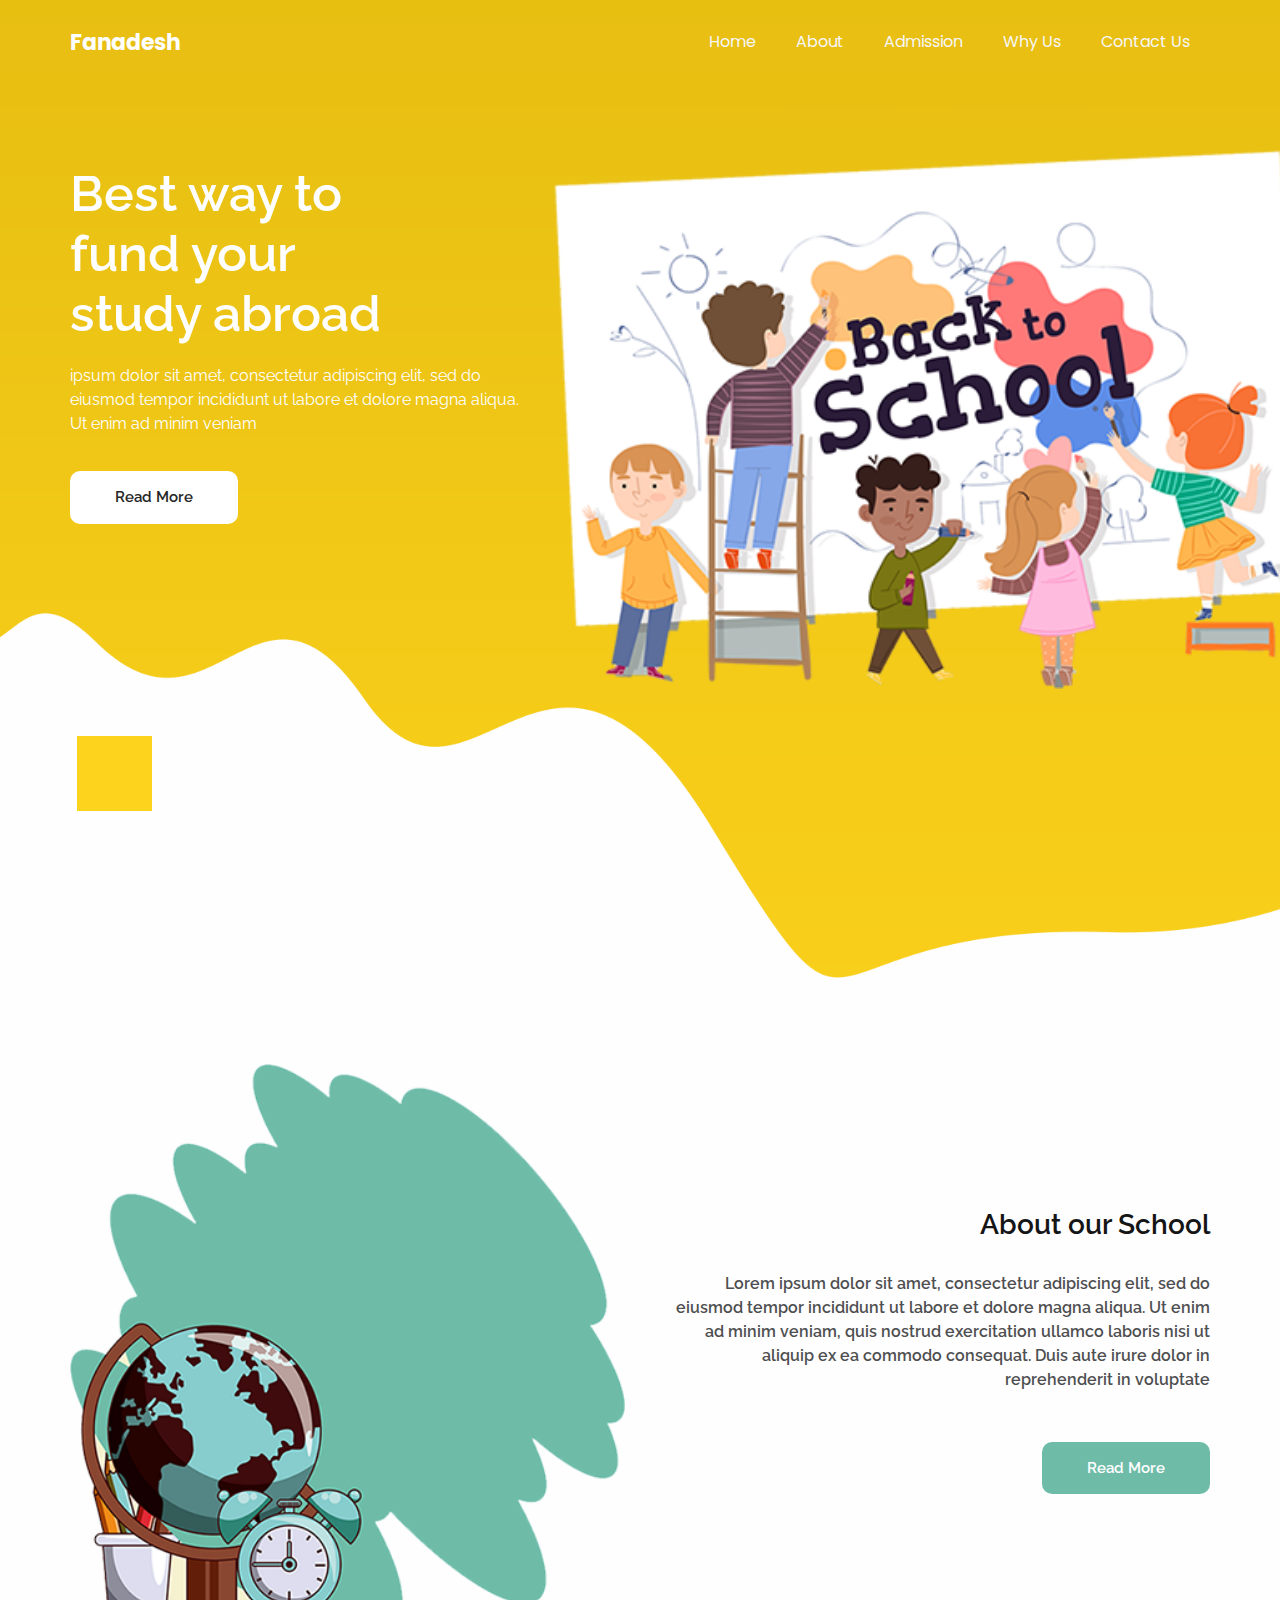
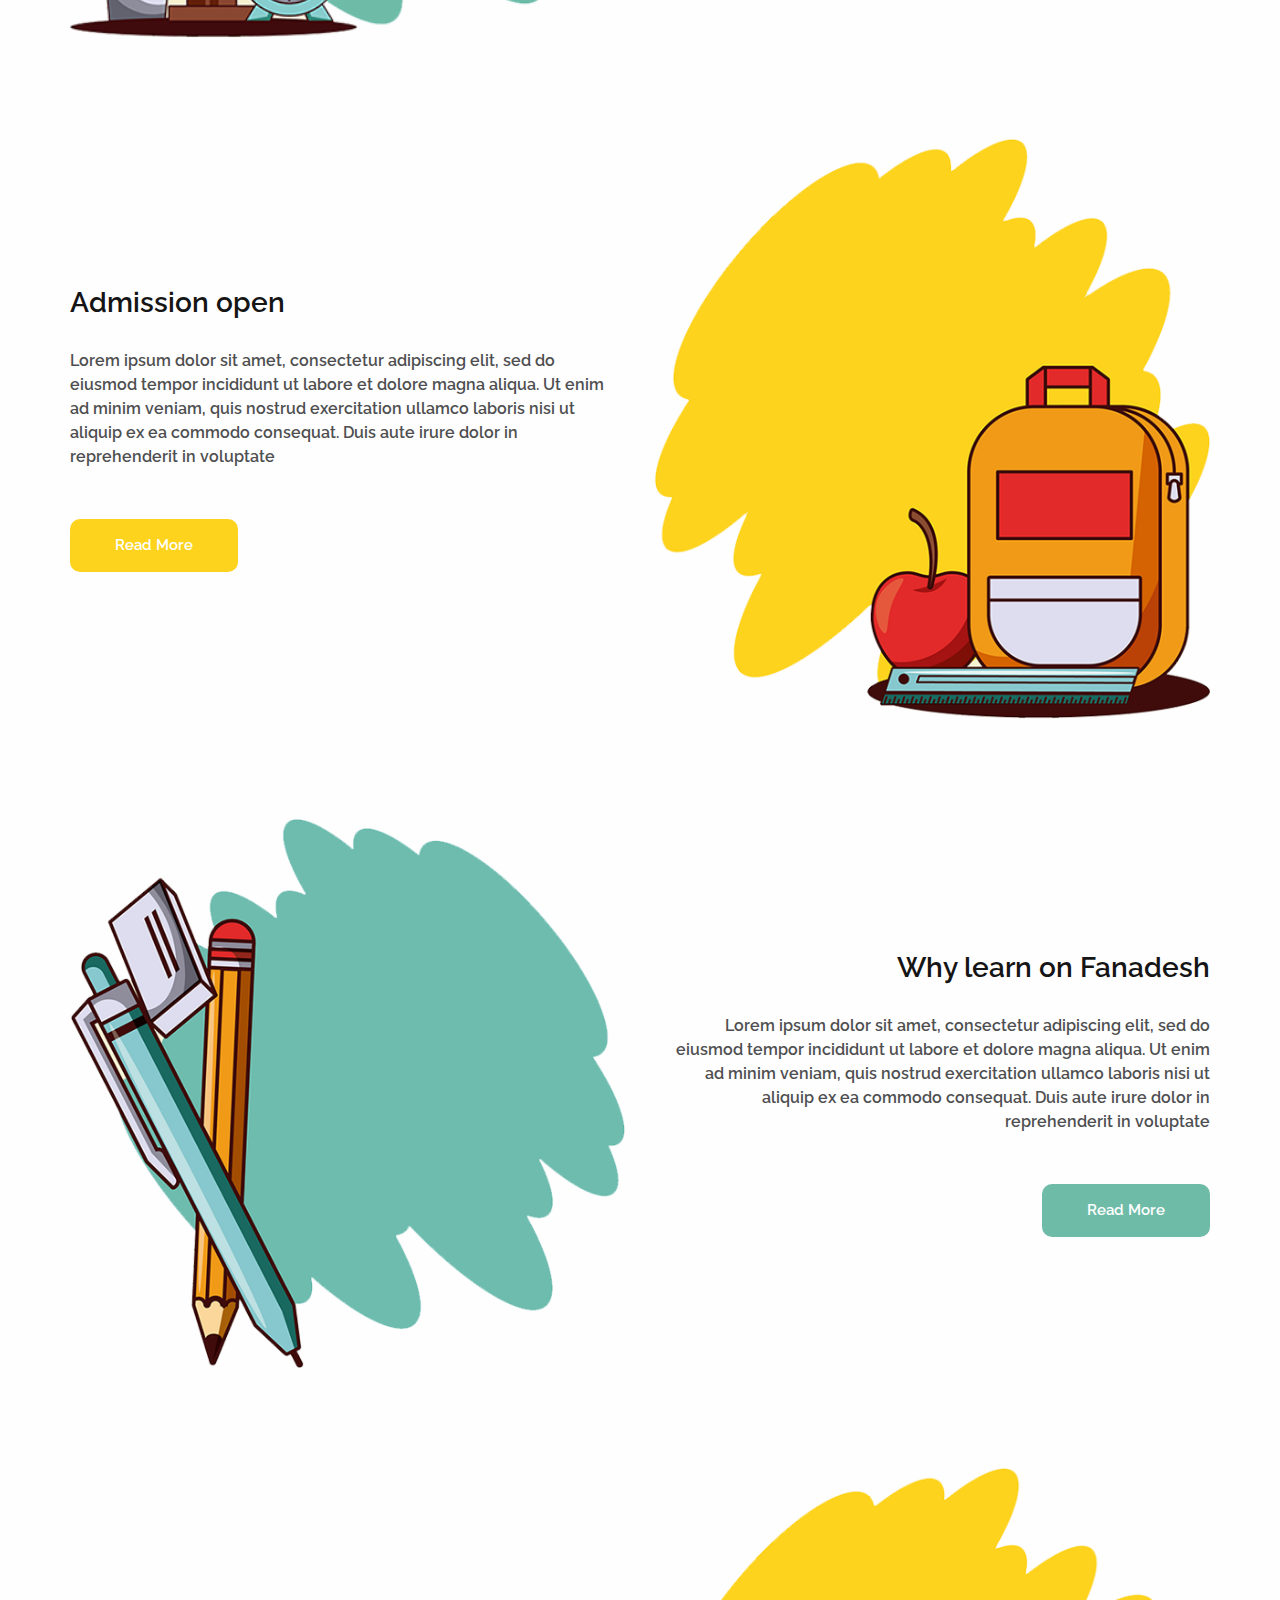
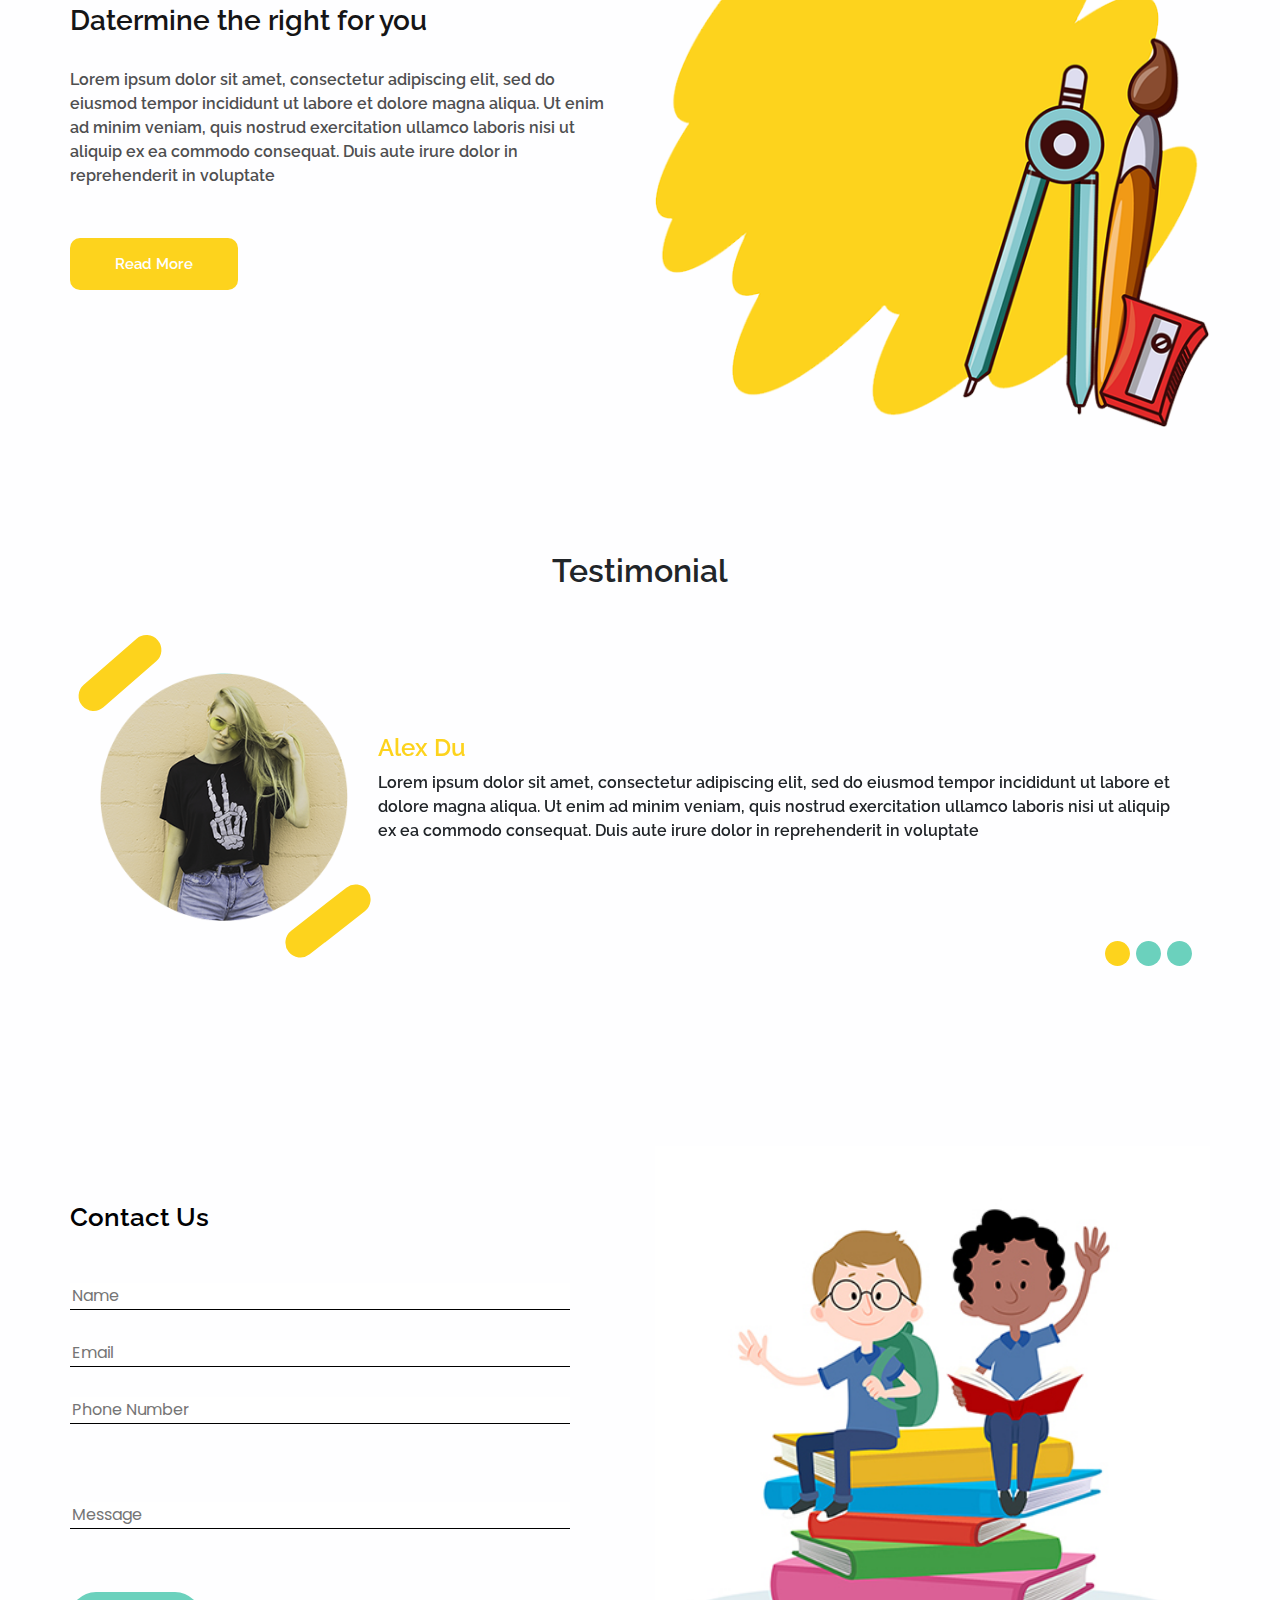
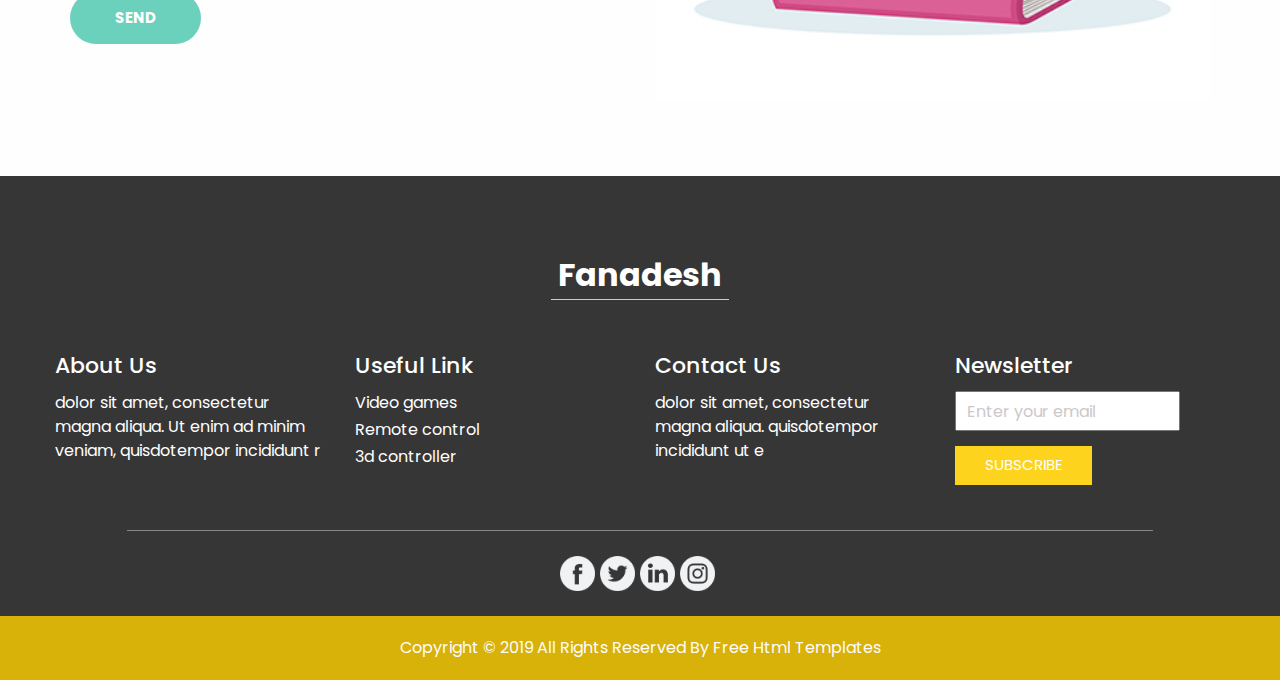
==== index.html @ c579c5a5 "Add files via upload" ====
<!DOCTYPE html>
<html>

<head>
  <!-- Basic -->
  <meta charset="utf-8" />
  <meta http-equiv="X-UA-Compatible" content="IE=edge" />
  <!-- Mobile Metas -->
  <meta name="viewport" content="width=device-width, initial-scale=1, shrink-to-fit=no" />
  <!-- Site Metas -->
  <meta name="keywords" content="" />
  <meta name="description" content="" />
  <meta name="author" content="" />

  <title>Fanadesh</title>



  <!-- bootstrap core css -->
  <link rel="stylesheet" type="text/css" href="css/bootstrap.css" />
  <!-- progress barstle -->
  <link rel="stylesheet" href="css/css-circular-prog-bar.css">
  <!-- fonts style -->
  <link href="https://fonts.googleapis.com/css?family=Poppins:400,700|Raleway:400,600&display=swap" rel="stylesheet">
  <!-- font wesome stylesheet -->
  <link rel="stylesheet" href="https://maxcdn.bootstrapcdn.com/font-awesome/4.3.0/css/font-awesome.min.css">
  <!-- Custom styles for this template -->
  <link href="css/style.css" rel="stylesheet" />
  <!-- responsive style -->
  <link href="css/responsive.css" rel="stylesheet" />




  <link rel="stylesheet" href="css/css-circular-prog-bar.css">


</head>

<body>
  <div class="top_container">
    <!-- header section strats -->
    <header class="header_section">
      <div class="container">
        <nav class="navbar navbar-expand-lg custom_nav-container ">
          <a class="navbar-brand" href="index.html">
            <span>
              Fanadesh
            </span>
          </a>
          <button class="navbar-toggler" type="button" data-toggle="collapse" data-target="#navbarSupportedContent"
            aria-controls="navbarSupportedContent" aria-expanded="false" aria-label="Toggle navigation">
            <span class="navbar-toggler-icon"></span>
          </button>

          <div class="collapse navbar-collapse" id="navbarSupportedContent">
            <div class="d-flex ml-auto flex-column flex-lg-row align-items-center">
              <ul class="navbar-nav  ">
                <li class="nav-item active">
                  <a class="nav-link" href="index.html"> Home <span class="sr-only">(current)</span></a>
                </li>
                <li class="nav-item ">
                  <a class="nav-link" href="about.html"> About </a>
                </li>

                <li class="nav-item ">
                  <a class="nav-link" href="admission.html"> Admission </a>
                </li>

                <li class="nav-item">
                  <a class="nav-link" href="why.html"> Why Us </a>
                </li>

                <li class="nav-item">
                  <a class="nav-link" href="contact.html">Contact Us</a>
                </li>

              </ul>
            </div>
        </nav>
      </div>
    </header>
    <section class="hero_section ">
      <div class="hero-container container">
        <div class="hero_detail-box">
          <h1>
            Best way
            to fund
            your study
            abroad
          </h1>
          <p>
            ipsum dolor sit amet, consectetur adipiscing elit, sed do eiusmod tempor incididunt ut labore et dolore
            magna aliqua. Ut enim ad minim veniam
          </p>
          <div class="hero_btn-continer">
            <a href="" class="call_to-btn btn_white-border">
              Read More
            </a>
          </div>
        </div>
        <div class="hero_img-container">
          <div>
            <img src="images/hero.png" alt="" class="img-fluid">
          </div>
        </div>
      </div>
    </section>
  </div>
  <!-- end header section -->

  <div class="common_style">

    <!-- about section -->
    <section class="about_section">
      <div class="container">
        <div class="row">
          <div class="col-md-6">
            <div class="about_img-container">
              <img src="images/about.png" alt="">
            </div>
          </div>
          <div class="col-md-6">
            <div class="about_detail-box">
              <h3>
                About our School
              </h3>
              <p>
                Lorem ipsum dolor sit amet, consectetur adipiscing elit, sed do eiusmod tempor incididunt ut labore et
                dolore magna aliqua. Ut enim ad minim veniam, quis nostrud exercitation ullamco laboris nisi ut aliquip
                ex ea commodo consequat. Duis aute irure dolor in reprehenderit in voluptate
              </p>
              <div class="">
                <a href="" class="call_to-btn btn_white-border">
                  Read More
                </a>
              </div>
            </div>
          </div>
        </div>
      </div>
    </section>


    <!-- end about section -->

    <!-- admission section -->
    <section class="admission_section">
      <div class="container">
        <div class="row">
          <div class="col-md-6">
            <div class="admission_detail-box">
              <h3>
                Admission open
              </h3>
              <p>
                Lorem ipsum dolor sit amet, consectetur adipiscing elit, sed do eiusmod tempor incididunt ut labore et
                dolore magna aliqua. Ut enim ad minim veniam, quis nostrud exercitation ullamco laboris nisi ut aliquip
                ex ea commodo consequat. Duis aute irure dolor in reprehenderit in voluptate
              </p>
              <div class="">
                <a href="" class="call_to-btn btn_white-border">
                  Read More
                </a>
              </div>
            </div>
          </div>
          <div class="col-md-6">
            <div class="admission_img-container">
              <img src="images/admission.png" alt="">
            </div>
          </div>
        </div>
      </div>
    </section>



    <!-- end admission section -->

    <!-- why section -->
    <section class="why_section">
      <div class="container">
        <div class="row">
          <div class="col-md-6">
            <div class="why_img-container">
              <img src="images/why.png" alt="">
            </div>
          </div>
          <div class="col-md-6">
            <div class="why_detail-box">
              <h3>
                Why learn on Fanadesh
              </h3>
              <p>
                Lorem ipsum dolor sit amet, consectetur adipiscing elit, sed do eiusmod tempor incididunt ut labore et
                dolore magna aliqua. Ut enim ad minim veniam, quis nostrud exercitation ullamco laboris nisi ut aliquip
                ex ea commodo consequat. Duis aute irure dolor in reprehenderit in voluptate
              </p>
              <div class="">
                <a href="" class="call_to-btn btn_white-border">
                  Read More
                </a>
              </div>
            </div>
          </div>
        </div>
      </div>
    </section>


    <!-- end why section -->

    <!-- determine section -->
    <section class="determine_section">
      <div class="container">
        <div class="row">
          <div class="col-md-6">
            <div class="determine_detail-box">
              <h3>
                Datermine the right for you
              </h3>
              <p>
                Lorem ipsum dolor sit amet, consectetur adipiscing elit, sed do eiusmod tempor incididunt ut labore et
                dolore magna aliqua. Ut enim ad minim veniam, quis nostrud exercitation ullamco laboris nisi ut aliquip
                ex ea commodo consequat. Duis aute irure dolor in reprehenderit in voluptate
              </p>
              <div class="">
                <a href="" class="call_to-btn btn_white-border">
                  Read More
                </a>
              </div>
            </div>
          </div>
          <div class="col-md-6">
            <div class="determine_img-container">
              <img src="images/determine.png" alt="">
            </div>
          </div>
        </div>
      </div>
    </section>


    <!-- end determine section -->

  </div>


  <!-- client section -->
  <section class="client_section layout_padding">
    <h2 class="">
      Testimonial
    </h2>
    <div class="container">
        <div id="carouselExampleIndicators" class="carousel slide" data-ride="carousel">
            <ol class="carousel-indicators">
              <li data-target="#carouselExampleIndicators" data-slide-to="0" class="active"></li>
              <li data-target="#carouselExampleIndicators" data-slide-to="1"></li>
              <li data-target="#carouselExampleIndicators" data-slide-to="2"></li>
            </ol>
            <div class="carousel-inner">
              <div class="carousel-item active">
                  <div class="row">
                      <div class="col-md-3">
                        <div class="client_img-box">
                          <img src="images/client.png" alt="">
                        </div>
                      </div>
                      <div class="col-md-9">
                        <div class="client_detail-box">
                          <h5>
                            Alex Du
                          </h5>
                          <p>
                            Lorem ipsum dolor sit amet, consectetur adipiscing elit, sed do eiusmod tempor incididunt ut labore et
                            dolore magna aliqua. Ut enim ad minim veniam, quis nostrud exercitation ullamco laboris nisi ut aliquip ex
                            ea commodo consequat. Duis aute irure dolor in reprehenderit in voluptate
                          </p>
                        </div>
                      </div>
                    </div>
              </div>
              <div class="carousel-item">
                  <div class="row">
                      <div class="col-md-3">
                        <div class="client_img-box">
                          <img src="images/client.png" alt="">
                        </div>
                      </div>
                      <div class="col-md-9">
                        <div class="client_detail-box">
                          <h5>
                            Alex Du
                          </h5>
                          <p>
                            Lorem ipsum dolor sit amet, consectetur adipiscing elit, sed do eiusmod tempor incididunt ut labore et
                            dolore magna aliqua. Ut enim ad minim veniam, quis nostrud exercitation ullamco laboris nisi ut aliquip ex
                            ea commodo consequat. Duis aute irure dolor in reprehenderit in voluptate
                          </p>
                        </div>
                      </div>
                    </div>
              </div>
              <div class="carousel-item">
                  <div class="row">
                      <div class="col-md-3">
                        <div class="client_img-box">
                          <img src="images/client.png" alt="">
                        </div>
                      </div>
                      <div class="col-md-9">
                        <div class="client_detail-box">
                          <h5>
                            Alex Du
                          </h5>
                          <p>
                            Lorem ipsum dolor sit amet, consectetur adipiscing elit, sed do eiusmod tempor incididunt ut labore et
                            dolore magna aliqua. Ut enim ad minim veniam, quis nostrud exercitation ullamco laboris nisi ut aliquip ex
                            ea commodo consequat. Duis aute irure dolor in reprehenderit in voluptate
                          </p>
                        </div>
                      </div>
                    </div>
              </div>
            </div>
          </div>
     
    </div>
  </section>


  <!-- end client section -->


    <!-- contact section -->

    <section class="contact_section ">

        <div class="container">
         
          <div class="row">
            <div class="col-md-6">
              <div class="d-flex justify-content-center d-md-block">
                <h2>
                  Contact Us
                </h2>
              </div>
              <form action="">
                <div class="contact_form-container">
                  <div>
                    <div>
                      <input type="text" placeholder="Name">
                    </div>
                    <div>
                      <input type="email" placeholder="Email">
                    </div>
                    <div>
                      <input type="text" placeholder="Phone Number">
                    </div>
                    <div class="mt-5">
                      <input type="text" placeholder="Message">
                    </div>
                    <div class="mt-5">
                      <button type="submit">
                        send
                      </button>
                    </div>
                  </div>
    
                </div>
    
              </form>
            </div>
            <div class="col-md-6">
              <div class="contact_img-box">
                <img src="images/students.jpg" alt="">
              </div>
            </div>
          </div>
        </div>
      </section>
      <!-- end contact section -->
      <section class="info_section layout_padding-top">
        <div class="info_logo-box">
          <h2>
              Fanadesh
          </h2>
        </div>
          <div class="container layout_padding2">
            <div class="row">
              <div class="col-md-3">
                <h5>
                    About Us                                                                             
                </h5>
               <p>
                  dolor sit amet, consectetur magna aliqua. Ut enim ad minim veniam, quisdotempor incididunt r 
               </p>
              </div>
              <div class="col-md-3">
                <h5>
                    Useful Link 
                </h5>
                <ul>
                  <li>
                    <a href="">
                        Video games
                    </a>
                  </li>
                  <li>
                   <a href="">
                      Remote control
                   </a>
                  </li>
                  <li>
                    <a href="">
                        3d controller
                    </a>
                  </li>
                </ul>
              </div>
              <div class="col-md-3">
                <h5>
                    Contact Us
                </h5>
                <p>
                    dolor sit amet, consectetur magna aliqua. quisdotempor incididunt ut e 
                </p>
              </div>
              <div class="col-md-3">
           
                <div class="subscribe_container">
                  <h5>
                      Newsletter
                  </h5>
                  <div class="form_container">
                    <form action="">
                      <input type="email" placeholder="Enter your email">
                      <button type="submit">
                        Subscribe
                      </button>
                    </form>
                  </div>
                </div>
                
              </div>
            </div>
          </div>
          <div class="container">
              <div class="social_container">
                 
                  <div class="social-box">
                    <a href="">
                      <img src="images/fb.png" alt="">
                    </a>
      
                    <a href="">
                      <img src="images/twitter.png" alt="">
                    </a>
                    <a href="">
                      <img src="images/linkedin.png" alt="">
                    </a>
                    <a href="">
                      <img src="images/instagram.png" alt="">
                    </a>
                  </div>
                </div>
          </div>
        </section>

  <!-- footer section -->
  <section class="container-fluid footer_section">
    <p>
      Copyright &copy; 2019 All Rights Reserved By
      <a href="https://html.design/">Free Html Templates</a>
    </p>
  </section>
  <!-- footer section -->

  <script type="text/javascript" src="js/jquery-3.4.1.min.js"></script>
  <script type="text/javascript" src="js/bootstrap.js"></script>

 
</body>

</html>
---- css/style.css ----
body {
  font-family: 'Raleway', sans-serif;
  background-color: #fefeff;
}

.layout_padding {
  padding: 75px 0;
}

.layout_padding2 {
  padding: 45px 0;
}

.layout_padding2-top {
  padding-top: 45px;
}

.layout_padding-top {
  padding-top: 75px;
}

.layout_padding-bottom {
  padding-bottom: 75px;
}

.call_to-btn {
  display: inline-block;
  padding: 15px 45px;
  border-radius: 10px;
  font-size: 15px;
  background-color: #ffffff;
  color: #262627;
  font-weight: 600;
  transition: all 0.3s ease 0s;
}

.hero_section .call_to-btn {}

.call_to-btn img {
  width: 18px;
  margin-left: 10px;
}

.btn_on-hover {
  transition: all 0.3s ease 0s;
}

.call_to-btn:hover,
.btn_on-hover:hover {
  -webkit-box-shadow: 0px 5px 10px -5px rgba(0, 0, 0, 0.7);
  -moz-box-shadow: 0px 5px 10px -5px rgba(0, 0, 0, 0.7);
  box-shadow: 0px 5px 10px -5px rgba(0, 0, 0, 0.7);
  transform: translateY(-7px);
}

.main-heading {
  color: #082465;
  font-weight: bold;
  text-align: center;
}

/*header section*/

.header_section {
  padding-top: 10px;
  font-family: 'Poppins', sans-serif;

}

nav.navbar.navbar-expand-lg {

  padding: 10px 0;
}

.custom_nav-container.navbar-expand-lg .navbar-nav .nav-link {
  padding: 10px 20px;
  color: #f7f6f7;
  text-align: center;
}


a,
a:hover,
a:focus {
  text-decoration: none;
}

a:hover,
a:focus {
  color: initial;
}

.btn,
.btn:focus {
  outline: none !important;
  box-shadow: none;
}

.top_container {
  position: relative;
}



.top_container::before {
  content: "";
  position: absolute;
  width: 100%;
  height: 100%;
  background: url(../images/hero-bg.png);
  background-size: 100% 100%;
  background-position: right bottom;
  background-repeat: no-repeat;
  z-index: -1;
}

.sub_page .top_container::before {
  background-color: #fdd31d;
  background-image: none;
}

.top_container::after {
  content: "";
  position: absolute;
  width: 75px;
  height: 75px;
  bottom: 20%;
  left: 6%;
  background-color: #fdd31d;
}


.sub_page .top_container::after {
  display: none;
}


.navbar-brand img {
  width: 25px;
  margin-right: 7px;
}


.custom_nav-container .nav_search-btn {
  background-image: url(../images/search-icon.png);
  background-size: 22px;
  background-repeat: no-repeat;
  background-position-y: 7px;
  width: 35px;
  height: 35px;
  padding: 0;
  border: none;
}

.navbar-brand {
  display: flex;
  align-items: center;
}

.navbar-brand span {
  font-size: 22px;
  font-weight: 700;
  color: #fefefe;
}

.custom_nav-container {
  z-index: 99999;
  padding: 15px 0;
}

.custom_nav-container .navbar-toggler {
  outline: none;
}

.custom_nav-container .navbar-toggler .navbar-toggler-icon {
  background-image: url(../images/menu.png);
  background-size: 40px;
}

/*end header section*/

/* hero section */
.hero-container {
  display: flex;
  padding-top: 90px;
  padding-bottom: 325px;
}

.hero_detail-box {
  width: 40%;
}

.hero_img-container {
  width: 68%;
  margin-right: -8%;
  margin-top: -5%;
}

.hero_img-container img {
  width: 100%;
}

.hero_detail-box {
  color: #fefeff;
}

.hero_detail-box h1 {
  font-size: 50px;
  color: #fefeff;
  font-weight: 600;
  width: 70%;
}


.hero_detail-box p {
  margin-top: 20px;
  margin-bottom: 35px;
}


/* end hero section */

/* common style for some sections */
.common_style>section {
  padding: 50px 0;
}

.common_style .row {
  align-items: center;
}

.common_style h3 {
  font-weight: 600;
  color: #151516;
}

.common_style p {
  font-weight: 600;
  color: #4e4f50;
  margin: 30px 0 50px 0;
}

.common_style img {
  width: 100%;
}


/* end common style */

/* about section */
.about_section {
  text-align: right;
}

.about_section a {
  background-color: #6ebca8;
  color: #fefeff;
}

/* end about section */

/* admission section */


.admission_section a {
  background-color: #fdd31d;
  color: #fefeff;
}

/* end admission section */

/* why section */

.why_section {
  text-align: right;
}

.why_section a {
  background-color: #6ebca8;
  color: #fefeff;
}

/* end why section */

/* determine section */


.determine_section a {
  background-color: #fdd31d;
  color: #fefeff;
}


/* end determine section */

/* client section */
.client_section h2,
.client_section h5,
.client_section p {
  font-weight: 600;
}

.client_section h2 {
  text-align: center;
}


.client_section h5 {
  font-size: 24px;
  color: #fdd31d;
}

.client_section .row {
  align-items: center;
  padding: 75px 0;
  margin: 0 15px;
}

.client_section img {
  width: 100%;
}

.client_img-box::before,
.client_img-box::after {
  content: "";
  position: absolute;
  width: 100px;
  height: 30px;
  border-radius: 20px;
  background-color: #fdd31d;
}

.client_img-box::before {
  top: -15px;
  transform: rotate(139deg);
  left: -15px;
  animation: beforeanimate 1s;
  animation-delay: .1s;
}

.client_img-box::after {
  bottom: -15px;
  transform: rotate(142deg);
  right: -15px;
  animation: afteranimate 1s;
  animation-delay: .1s;
}


@keyframes beforeanimate {
  0% {
    top: 43%;
    transform: rotate(142deg);
    left: 31%;

  }

  100% {
    top: -15px;
    transform: rotate(139deg);
    left: -15px;
  }
}

@keyframes afteranimate {
  0% {
    bottom: 46%;
    transform: rotate(142deg);
    right: 35%;
  }

  100% {
    bottom: -15px;
    transform: rotate(142deg);
    right: -15px;
  }
}

.client_section .carousel-indicators {
  margin: 0;
  justify-content: flex-end;
  padding-right: 15px;
  bottom: 20px;
}

.client_section .carousel-indicators li {
  width: 25px;
  height: 25px;
  background-color: #6bd1bd;
  border-radius: 100%;
  opacity: 1;
}

.client_section .carousel-indicators li.active {
  background-color: #fdd31d;
}

/* end client section */

/* contact section */

.contact_section {
  padding: 75px 45px;
  font-family: 'Poppins', sans-serif;
}

.contact_section .row {
  align-items: center;
}

.contact_section input {
  border: none;
  outline: none;
  border-bottom: 1px solid #000;
  width: 90%;
  margin: 15px 0;
}



.contact_form-container button {
  border: none;
  background-color: #6bd1bd;
  color: #fff;
  font-size: 15px;
  padding: 15px 45px;
  border-radius: 30px;
  text-transform: uppercase;
  font-weight: bold;
}

.contact_img-box {

  display: flex;
  align-items: center;

}

.contact_img-box img {
  width: 100%;
}

.contact_section h2 {
  font-size: 26px;
  color: #010103;
  font-weight: 600;
  font-family: 'Raleway', sans-serif;
  margin-bottom: 35px;
}


/* end contact section */


/* info section */
.info_section {
  background-color: #363636;
  color: #ffffff;
  font-family: 'Poppins', sans-serif;
}

.info_logo-box {
  display: flex;
  justify-content: center;
}

.info_logo-box h2 {
  font-weight: bold;
  padding: 5px 7px;
  border-bottom: 1.5px solid #fdd31d;
}

.info_section ul {
  padding: 0;
}

.info_section ul li {
  list-style-type: none;
  margin: 3px 0;
}

.info_section ul li a {
  color: #ffffff;
}

.info_section ul li a:hover {
  color: #fdd31d;
}

.info_section h5 {
  margin-bottom: 12px;
  font-size: 22px;
}



.info_section .form_container input {
  width: 225px;
  height: 40px;
  padding: 10px;
}

.info_section .form_container input::placeholder {
  color: #ccc8c8;
}

.info_section .form_container button {
  background-color: #fdd31d;
  border: none;
  outline: none;
  color: #fff;
  padding: 8px 30px;
  margin-top: 15px;
  font-size: 15px;
  text-transform: uppercase;
}

.social_container {
  width: 90%;
  margin: 0 auto;
  border-top: 1px solid #898989;
  padding: 25px 0;
}

.info_section .social-box {
  margin: 0 auto;
  width: 400px;
  display: flex;
  justify-content: center;
}

.info_section .social-box img {
  width: 35px;
  margin-right: 5px;
}

/* end info section */

/* footer section*/

.footer_section {
  background-color: #d8b109;
  padding: 20px 15px;
  font-family: 'Poppins', sans-serif;

}

.footer_section p {
  color: #fdfdfe;
  margin: 0;
  text-align: center;
}

.footer_section a {
  color: #fdfdfe;
}



/* end footer section*/
---- css/responsive.css ----
@media (max-width: 1120px) {}

@media (max-width: 992px) {


    .hero-container {
        flex-direction: column;
    }

    .hero_detail-box {
        width: 100%;
        margin-bottom: 45px;
    }

    .hero_img-container {
        width: 100%;
    }

    .hero-container.container {
        padding-top: 45px;
    }

    .custom_nav-container.navbar-expand-lg .navbar-nav .nav-link {
        color: #fff;
    }


}


@media (max-width: 768px) {


    .hero_detail-box {
        text-align: center;
    }

    .hero_detail-box h1 {
        width: 100%;
    }

    .top_container::after {
        display: none;
    }

    .top_container::before {
        background-size: cover;
    }

    .info_section .col-md-3 {
        padding: 20px 25px;
        text-align: center;
    }

    .common_style img {
        width: 100%;
        margin: 20px auto;
    }

}

@media (max-width: 576px) {
    .hero-container {
        padding-bottom: 100px;
    }

    .client_img-box::before,
    .client_img-box::after {
        content: "";
        position: absolute;
        width: 75px;
        height: 20px;
        border-radius: 20px;
        background-color: #fdd31d;
    }

    .client_img-box::before {
        top: 0;
        transform: rotate(132deg);
        left: -15px;
        animation: beforeanimate 1s;
        animation-delay: .1s;
    }

    .client_img-box::after {
        bottom: 0px;
        transform: rotate(135deg);
        right: -15px;
        animation: afteranimate 1s;
        animation-delay: .1s;
    }


    @keyframes beforeanimate {
        0% {
            top: 43%;
            transform: rotate(142deg);
            left: 31%;

        }

        100% {
            top: 0px;
            transform: rotate(132deg);
            left: -15px;
        }
    }

    @keyframes afteranimate {
        0% {
            bottom: 46%;
            transform: rotate(142deg);
            right: 35%;
        }

        100% {
            bottom: 0px;
            transform: rotate(135deg);
            right: -15px;
        }
    }

    .contact_section {
        padding: 0px 15px 0 15px;
    }

    .sub_page .contact_section {
        padding: 45px 15px;
    }

    .contact_section input {
        width: 100%;
    }

    .info_section .social-box {
        width: auto;
    }
}



@media (max-width: 480px) {}

@media (max-width: 400px) {}

@media (max-width: 360px) {}

@media (min-width: 1200px) {
    .container {
        max-width: 1170px;
    }

}
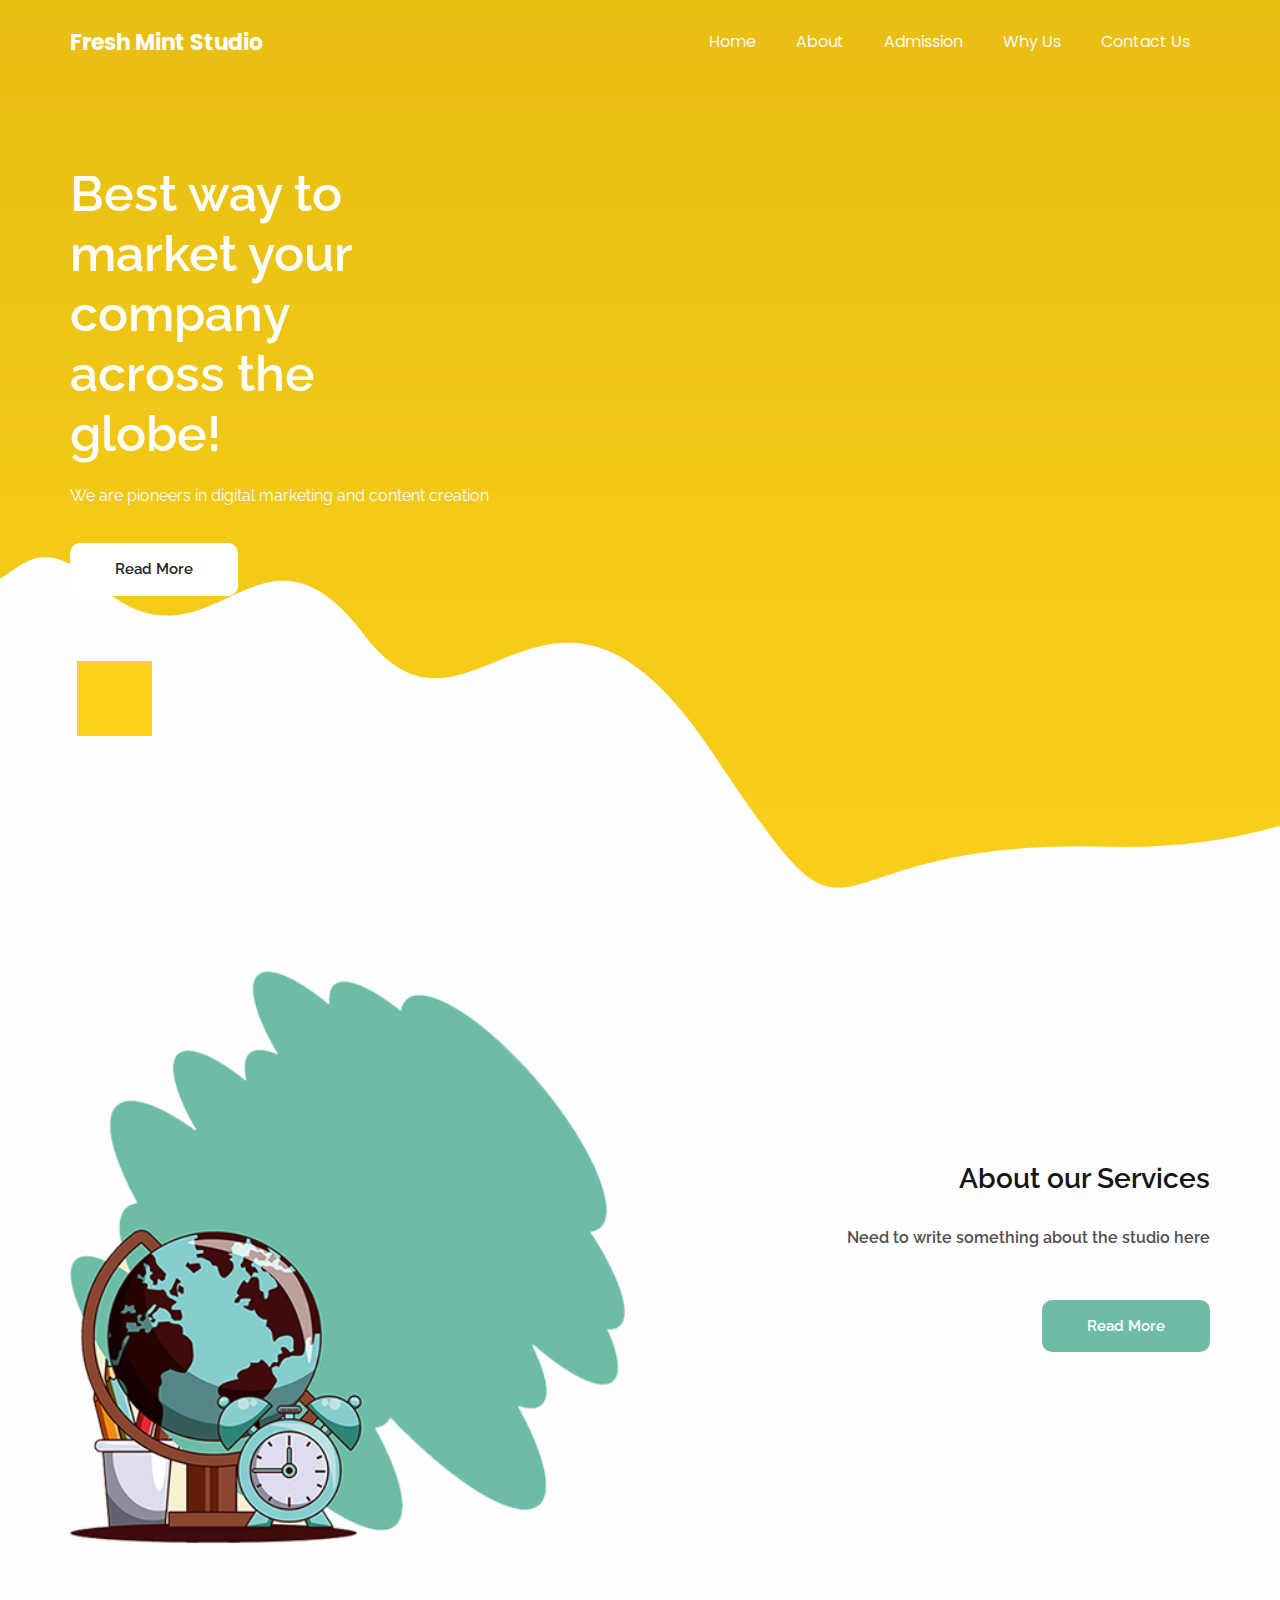
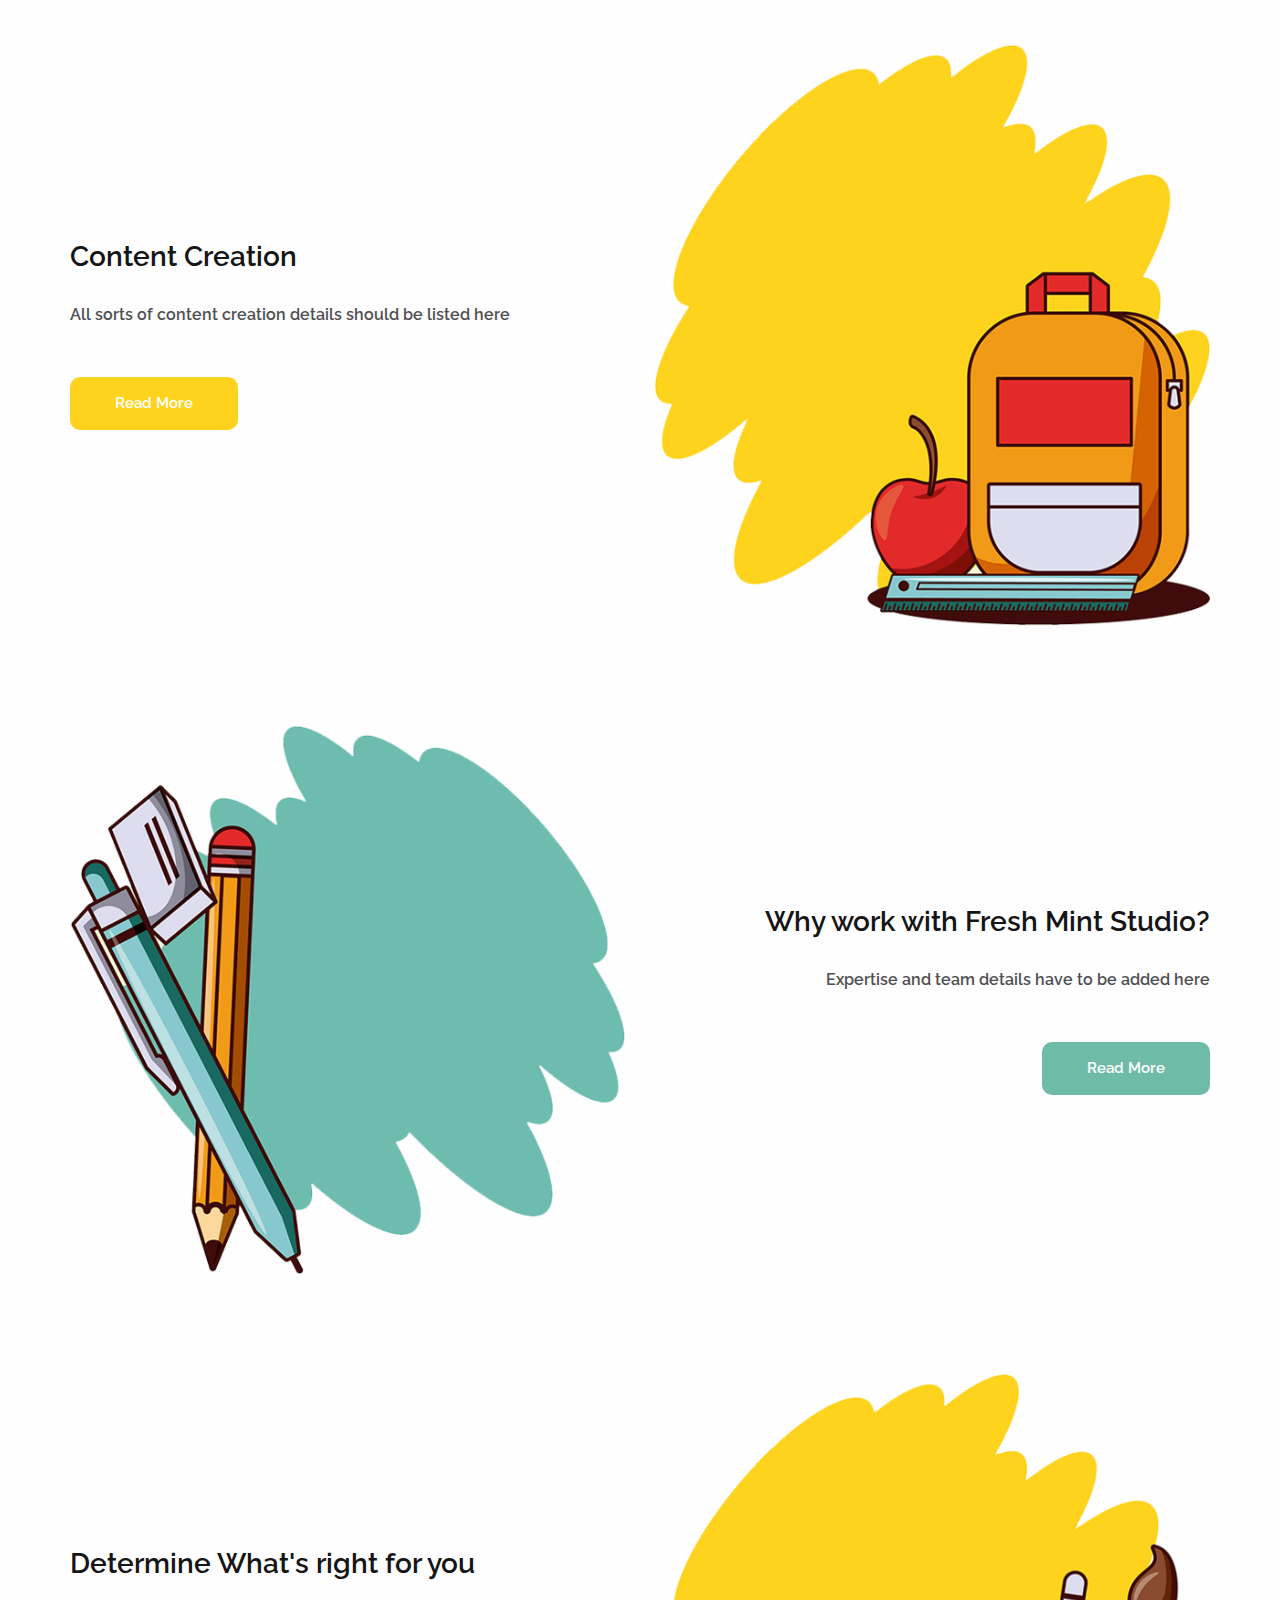
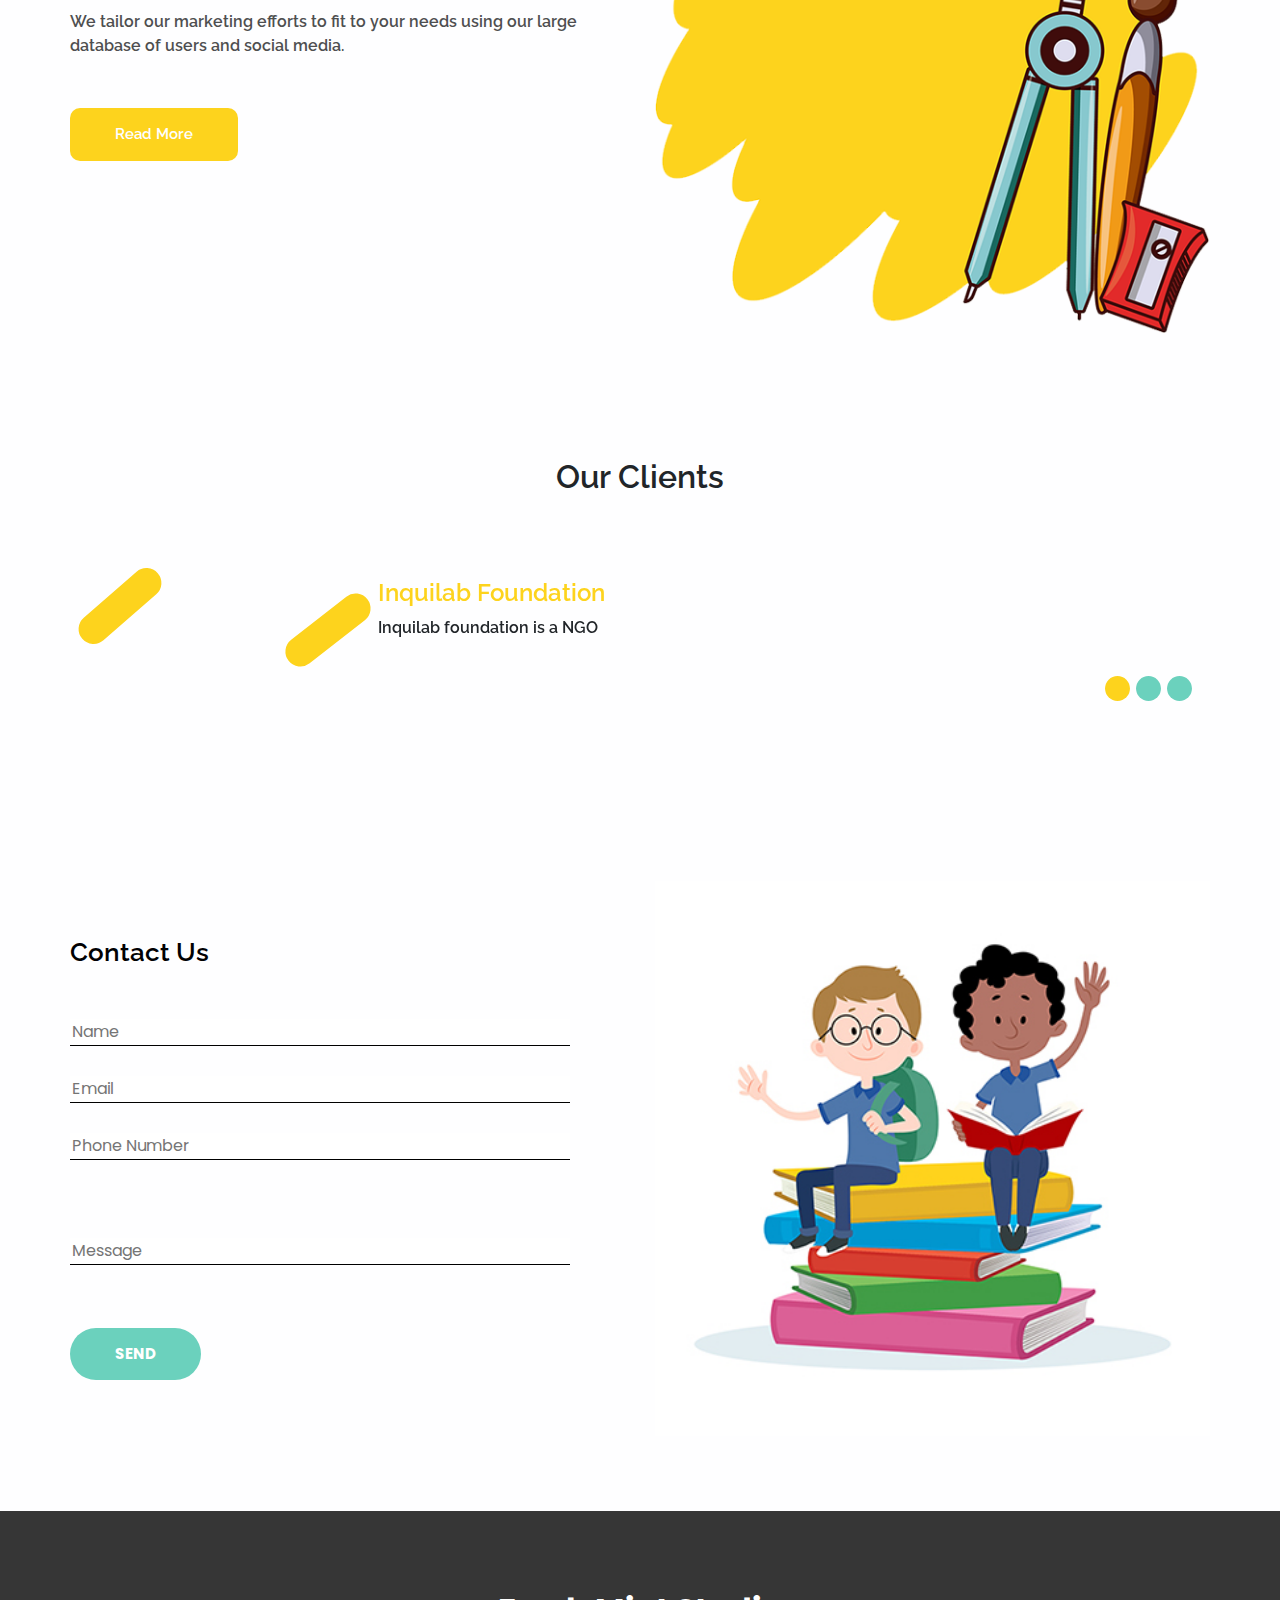
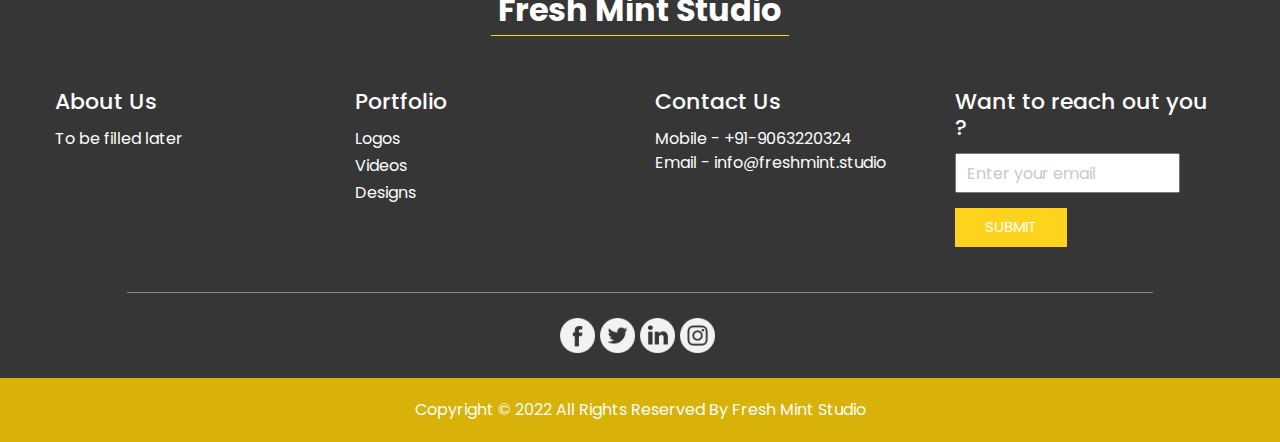
==== commit e6159f16: "Add files via upload" ====
--- a/index.html
+++ b/index.html
@@ -12,7 +12,7 @@
   <meta name="description" content="" />
   <meta name="author" content="" />
 
-  <title>Fanadesh</title>
+  <title>Fresh Mint Studio</title>
 
 
 
@@ -29,9 +29,6 @@
   <!-- responsive style -->
   <link href="css/responsive.css" rel="stylesheet" />
 
-
-
-
   <link rel="stylesheet" href="css/css-circular-prog-bar.css">
 
 
@@ -45,7 +42,7 @@
         <nav class="navbar navbar-expand-lg custom_nav-container ">
           <a class="navbar-brand" href="index.html">
             <span>
-              Fanadesh
+              Fresh Mint Studio
             </span>
           </a>
           <button class="navbar-toggler" type="button" data-toggle="collapse" data-target="#navbarSupportedContent"
@@ -85,13 +82,12 @@
         <div class="hero_detail-box">
           <h1>
             Best way
-            to fund
-            your study
-            abroad
+            to market
+            your company
+            across the globe! 
           </h1>
           <p>
-            ipsum dolor sit amet, consectetur adipiscing elit, sed do eiusmod tempor incididunt ut labore et dolore
-            magna aliqua. Ut enim ad minim veniam
+            We are pioneers in digital marketing and content creation
           </p>
           <div class="hero_btn-continer">
             <a href="" class="call_to-btn btn_white-border">
@@ -101,7 +97,7 @@
         </div>
         <div class="hero_img-container">
           <div>
-            <img src="images/hero.png" alt="" class="img-fluid">
+            <img src="images/hero-2.png" alt="" class="img-fluid">
           </div>
         </div>
       </div>
@@ -123,12 +119,10 @@
           <div class="col-md-6">
             <div class="about_detail-box">
               <h3>
-                About our School
+                About our Services
               </h3>
               <p>
-                Lorem ipsum dolor sit amet, consectetur adipiscing elit, sed do eiusmod tempor incididunt ut labore et
-                dolore magna aliqua. Ut enim ad minim veniam, quis nostrud exercitation ullamco laboris nisi ut aliquip
-                ex ea commodo consequat. Duis aute irure dolor in reprehenderit in voluptate
+                Need to write something about the studio here 
               </p>
               <div class="">
                 <a href="" class="call_to-btn btn_white-border">
@@ -151,12 +145,47 @@
           <div class="col-md-6">
             <div class="admission_detail-box">
               <h3>
-                Admission open
+                Content Creation
               </h3>
               <p>
-                Lorem ipsum dolor sit amet, consectetur adipiscing elit, sed do eiusmod tempor incididunt ut labore et
-                dolore magna aliqua. Ut enim ad minim veniam, quis nostrud exercitation ullamco laboris nisi ut aliquip
-                ex ea commodo consequat. Duis aute irure dolor in reprehenderit in voluptate
+              All sorts of content creation details should be listed here 
+                         </p>
+              <div class="">
+                <a href="" class="call_to-btn btn_white-border">
+                  Read More
+                </a>
+              </div>
+            </div>
+          </div>
+          <div class="col-md-6">
+            <div class="admission_img-container">
+              <img src="images/admission.png" alt="">
+            </div>
+          </div>
+        </div>
+      </div>
+    </section>
+
+
+
+    <!-- end admission section -->
+
+    <!-- why section -->
+    <section class="why_section">
+      <div class="container">
+        <div class="row">
+          <div class="col-md-6">
+            <div class="why_img-container">
+              <img src="images/why.png" alt="">
+            </div>
+          </div>
+          <div class="col-md-6">
+            <div class="why_detail-box">
+              <h3>
+                Why work with Fresh Mint Studio?
+              </h3>
+              <p>
+              Expertise and team details have to be added here 
               </p>
               <div class="">
                 <a href="" class="call_to-btn btn_white-border">
@@ -165,37 +194,24 @@
               </div>
             </div>
           </div>
-          <div class="col-md-6">
-            <div class="admission_img-container">
-              <img src="images/admission.png" alt="">
-            </div>
-          </div>
         </div>
       </div>
     </section>
 
 
-
-    <!-- end admission section -->
-
-    <!-- why section -->
-    <section class="why_section">
+    <!-- end why section -->
+
+    <!-- determine section -->
+    <section class="determine_section">
       <div class="container">
         <div class="row">
           <div class="col-md-6">
-            <div class="why_img-container">
-              <img src="images/why.png" alt="">
-            </div>
-          </div>
-          <div class="col-md-6">
-            <div class="why_detail-box">
+            <div class="determine_detail-box">
               <h3>
-                Why learn on Fanadesh
+                Determine What's right for you
               </h3>
               <p>
-                Lorem ipsum dolor sit amet, consectetur adipiscing elit, sed do eiusmod tempor incididunt ut labore et
-                dolore magna aliqua. Ut enim ad minim veniam, quis nostrud exercitation ullamco laboris nisi ut aliquip
-                ex ea commodo consequat. Duis aute irure dolor in reprehenderit in voluptate
+               We tailor our marketing efforts to fit to your needs using our large database of users and social media.
               </p>
               <div class="">
                 <a href="" class="call_to-btn btn_white-border">
@@ -204,34 +220,6 @@
               </div>
             </div>
           </div>
-        </div>
-      </div>
-    </section>
-
-
-    <!-- end why section -->
-
-    <!-- determine section -->
-    <section class="determine_section">
-      <div class="container">
-        <div class="row">
-          <div class="col-md-6">
-            <div class="determine_detail-box">
-              <h3>
-                Datermine the right for you
-              </h3>
-              <p>
-                Lorem ipsum dolor sit amet, consectetur adipiscing elit, sed do eiusmod tempor incididunt ut labore et
-                dolore magna aliqua. Ut enim ad minim veniam, quis nostrud exercitation ullamco laboris nisi ut aliquip
-                ex ea commodo consequat. Duis aute irure dolor in reprehenderit in voluptate
-              </p>
-              <div class="">
-                <a href="" class="call_to-btn btn_white-border">
-                  Read More
-                </a>
-              </div>
-            </div>
-          </div>
           <div class="col-md-6">
             <div class="determine_img-container">
               <img src="images/determine.png" alt="">
@@ -250,7 +238,7 @@
   <!-- client section -->
   <section class="client_section layout_padding">
     <h2 class="">
-      Testimonial
+      Our Clients
     </h2>
     <div class="container">
         <div id="carouselExampleIndicators" class="carousel slide" data-ride="carousel">
@@ -264,6 +252,43 @@
                   <div class="row">
                       <div class="col-md-3">
                         <div class="client_img-box">
+                          <img src="images/inqui.jpg" alt="">
+                        </div>
+                      </div>
+                      <div class="col-md-9">
+                        <div class="client_detail-box">
+                          <h5>
+                          Inquilab Foundation
+                          </h5>
+                          <p>
+                            Inquilab foundation is a NGO
+                        </div>
+                      </div>
+                    </div>
+              </div>
+              <div class="carousel-item">
+                  <div class="row">
+                      <div class="col-md-3">
+                        <div class="client_img-box">
+                          <img src="images/UNICEF-logo.png" alt="">
+                        </div>
+                      </div>
+                      <div class="col-md-9">
+                        <div class="client_detail-box">
+                          <h5>
+                          UNICEF
+                          </h5>
+                          <p>
+                            UNICEF, in full originally called the United Nations International Children's Emergency Fund, now officially United Nations Children's Fund, is an agency of the United Nations responsible for providing humanitarian and developmental aid to children worldwide.               </p>
+                          </p>
+                        </div>
+                      </div>
+                    </div>
+              </div>
+              <!-- <div class="carousel-item">
+                  <div class="row">
+                      <div class="col-md-3">
+                        <div class="client_img-box">
                           <img src="images/client.png" alt="">
                         </div>
                       </div>
@@ -280,49 +305,7 @@
                         </div>
                       </div>
                     </div>
-              </div>
-              <div class="carousel-item">
-                  <div class="row">
-                      <div class="col-md-3">
-                        <div class="client_img-box">
-                          <img src="images/client.png" alt="">
-                        </div>
-                      </div>
-                      <div class="col-md-9">
-                        <div class="client_detail-box">
-                          <h5>
-                            Alex Du
-                          </h5>
-                          <p>
-                            Lorem ipsum dolor sit amet, consectetur adipiscing elit, sed do eiusmod tempor incididunt ut labore et
-                            dolore magna aliqua. Ut enim ad minim veniam, quis nostrud exercitation ullamco laboris nisi ut aliquip ex
-                            ea commodo consequat. Duis aute irure dolor in reprehenderit in voluptate
-                          </p>
-                        </div>
-                      </div>
-                    </div>
-              </div>
-              <div class="carousel-item">
-                  <div class="row">
-                      <div class="col-md-3">
-                        <div class="client_img-box">
-                          <img src="images/client.png" alt="">
-                        </div>
-                      </div>
-                      <div class="col-md-9">
-                        <div class="client_detail-box">
-                          <h5>
-                            Alex Du
-                          </h5>
-                          <p>
-                            Lorem ipsum dolor sit amet, consectetur adipiscing elit, sed do eiusmod tempor incididunt ut labore et
-                            dolore magna aliqua. Ut enim ad minim veniam, quis nostrud exercitation ullamco laboris nisi ut aliquip ex
-                            ea commodo consequat. Duis aute irure dolor in reprehenderit in voluptate
-                          </p>
-                        </div>
-                      </div>
-                    </div>
-              </div>
+              </div> -->
             </div>
           </div>
      
@@ -384,7 +367,7 @@
       <section class="info_section layout_padding-top">
         <div class="info_logo-box">
           <h2>
-              Fanadesh
+              Fresh Mint Studio
           </h2>
         </div>
           <div class="container layout_padding2">
@@ -394,27 +377,27 @@
                     About Us                                                                             
                 </h5>
                <p>
-                  dolor sit amet, consectetur magna aliqua. Ut enim ad minim veniam, quisdotempor incididunt r 
-               </p>
+                    To be filled later
+              </p>
               </div>
               <div class="col-md-3">
                 <h5>
-                    Useful Link 
+                    Portfolio
                 </h5>
                 <ul>
                   <li>
                     <a href="">
-                        Video games
+                        Logos
                     </a>
                   </li>
                   <li>
                    <a href="">
-                      Remote control
+                      Videos
                    </a>
                   </li>
                   <li>
                     <a href="">
-                        3d controller
+                       Designs
                     </a>
                   </li>
                 </ul>
@@ -424,20 +407,21 @@
                     Contact Us
                 </h5>
                 <p>
-                    dolor sit amet, consectetur magna aliqua. quisdotempor incididunt ut e 
+                Mobile - +91-9063220324 <br>
+                Email - info@freshmint.studio
                 </p>
               </div>
               <div class="col-md-3">
            
                 <div class="subscribe_container">
                   <h5>
-                      Newsletter
+                      Want to reach out you ? 
                   </h5>
                   <div class="form_container">
                     <form action="">
                       <input type="email" placeholder="Enter your email">
                       <button type="submit">
-                        Subscribe
+                        Submit
                       </button>
                     </form>
                   </div>
@@ -471,8 +455,8 @@
   <!-- footer section -->
   <section class="container-fluid footer_section">
     <p>
-      Copyright &copy; 2019 All Rights Reserved By
-      <a href="https://html.design/">Free Html Templates</a>
+      Copyright &copy; 2022 All Rights Reserved By
+      <a href="https://html.design/">Fresh Mint Studio</a>
     </p>
   </section>
   <!-- footer section -->
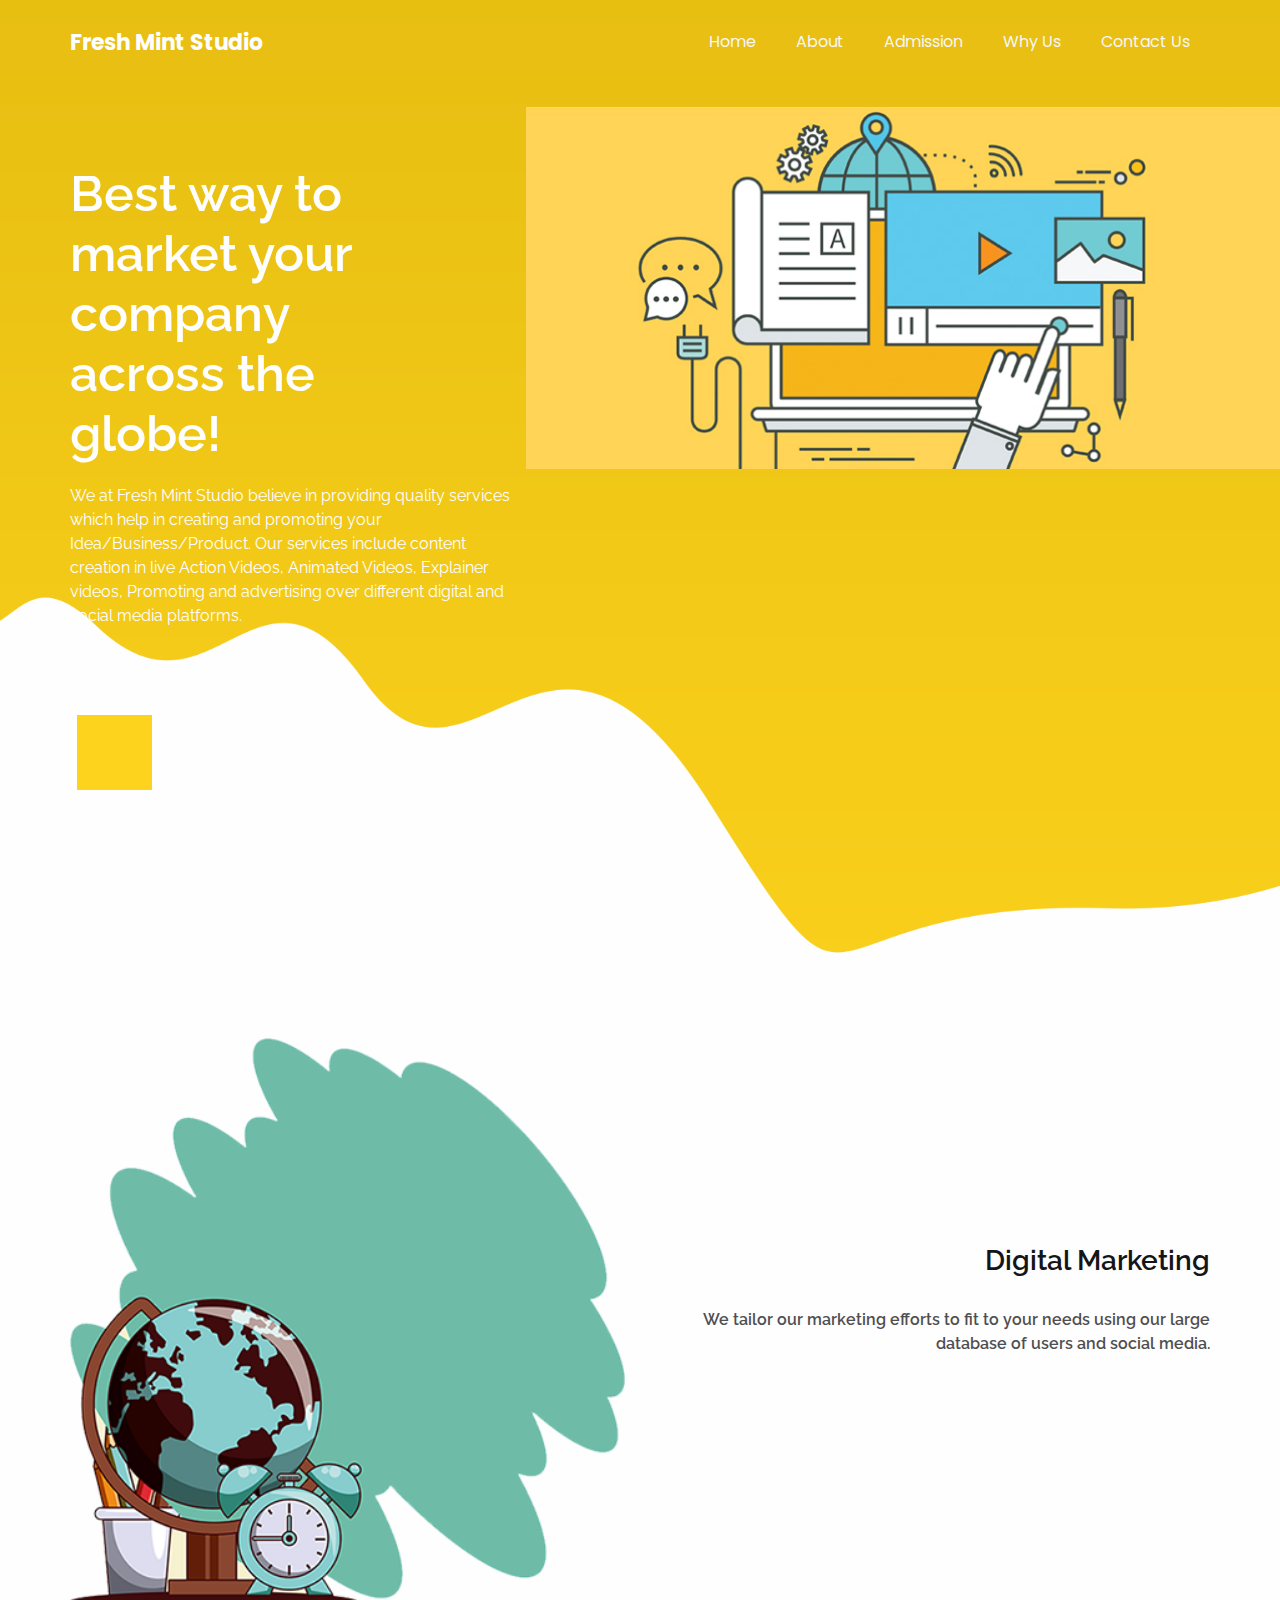
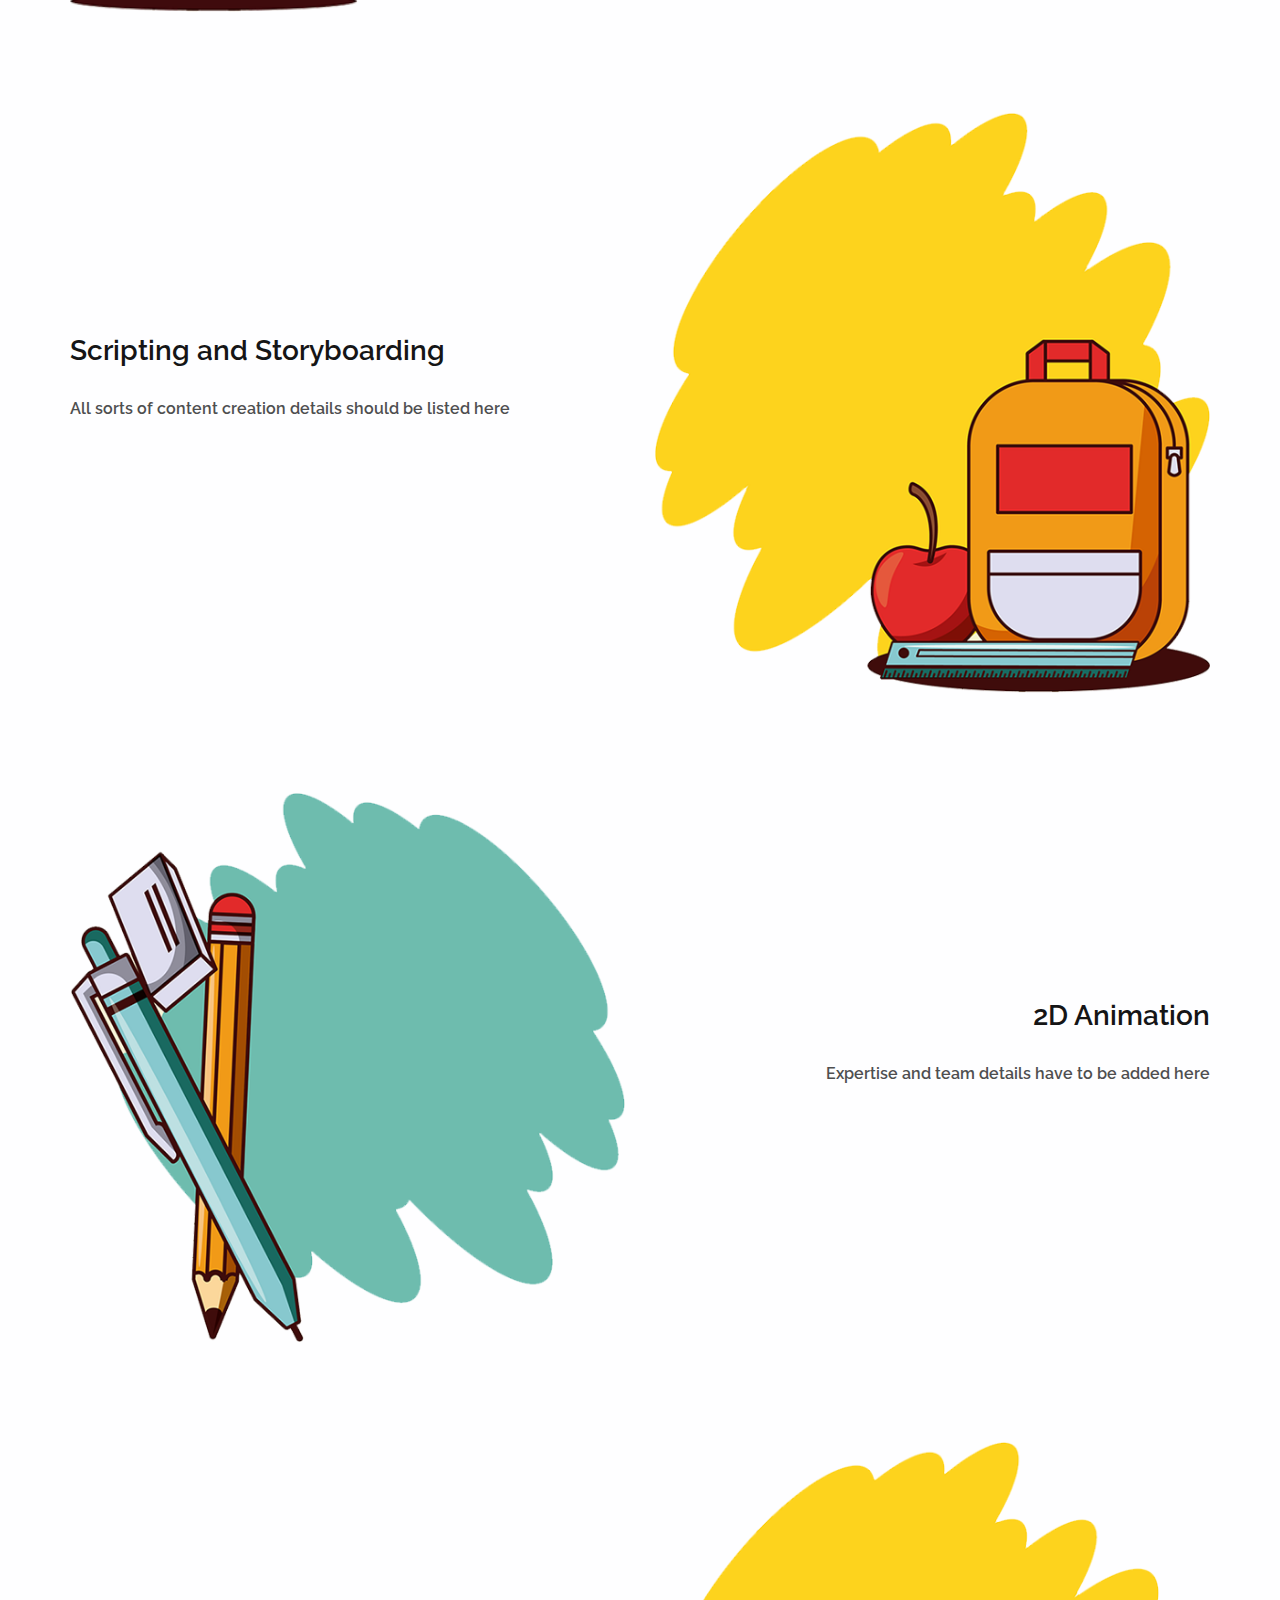
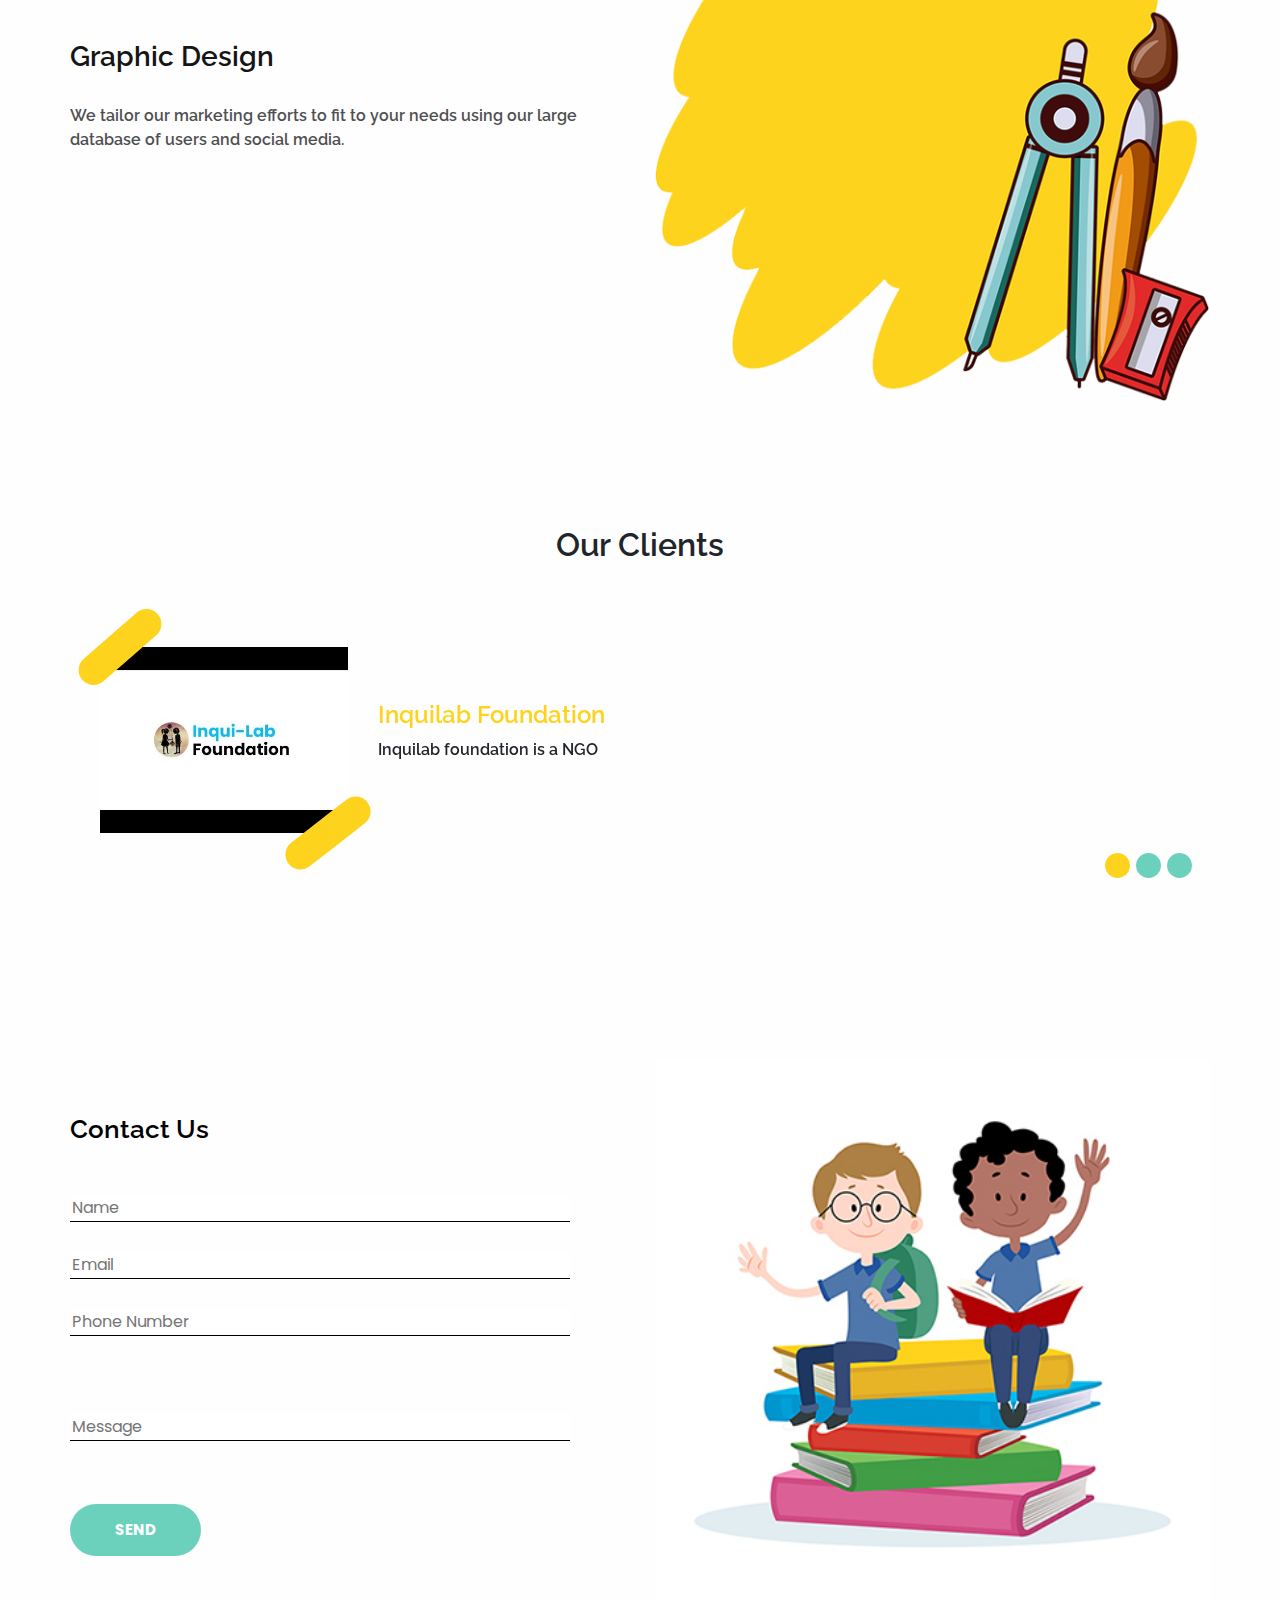
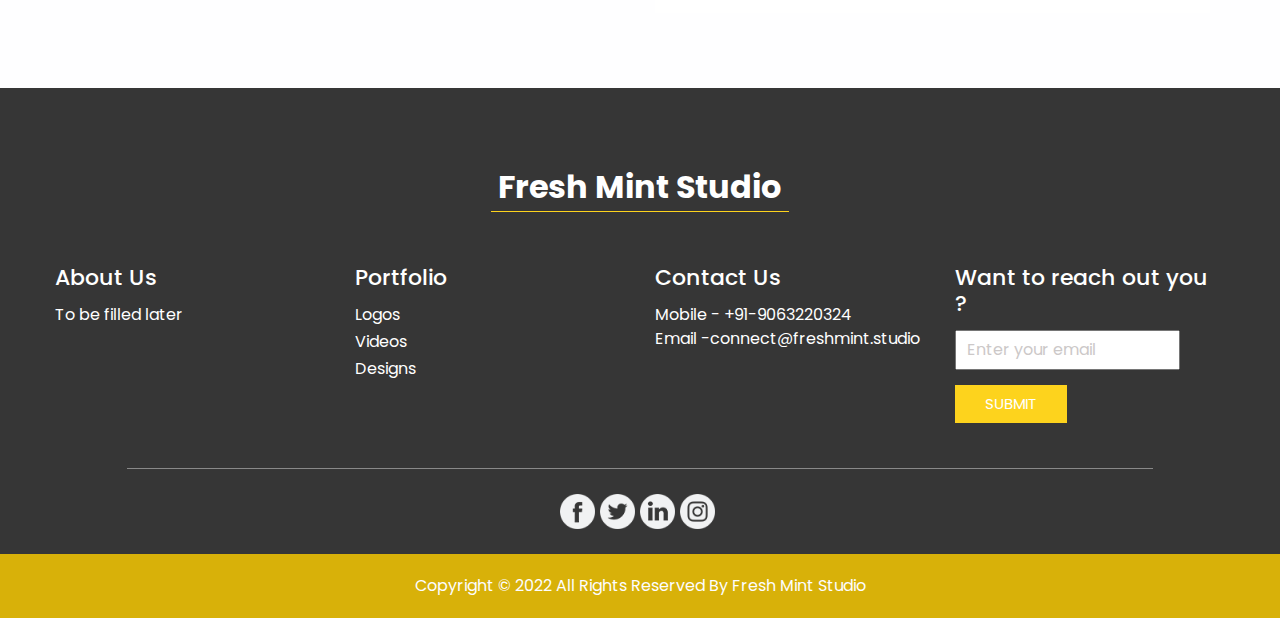
==== commit 755c237a: "Add files via upload" ====
--- a/index.html
+++ b/index.html
@@ -87,13 +87,16 @@
             across the globe! 
           </h1>
           <p>
-            We are pioneers in digital marketing and content creation
+            We at Fresh Mint Studio believe in providing quality services which help in
+            creating and promoting your Idea/Business/Product. Our services include content
+            creation in live Action Videos, Animated Videos, Explainer videos, Promoting and
+            advertising over different digital and social media platforms. 
           </p>
-          <div class="hero_btn-continer">
+          <!-- <div class="hero_btn-continer">
             <a href="" class="call_to-btn btn_white-border">
               Read More
             </a>
-          </div>
+          </div> -->
         </div>
         <div class="hero_img-container">
           <div>
@@ -119,16 +122,17 @@
           <div class="col-md-6">
             <div class="about_detail-box">
               <h3>
-                About our Services
+                Digital Marketing
               </h3>
               <p>
-                Need to write something about the studio here 
+                We tailor our marketing efforts to fit to your needs using our large database of users and social media.
+
               </p>
-              <div class="">
+              <!-- <div class="">
                 <a href="" class="call_to-btn btn_white-border">
                   Read More
                 </a>
-              </div>
+              </div> -->
             </div>
           </div>
         </div>
@@ -145,16 +149,16 @@
           <div class="col-md-6">
             <div class="admission_detail-box">
               <h3>
-                Content Creation
+                Scripting and Storyboarding
               </h3>
               <p>
               All sorts of content creation details should be listed here 
                          </p>
-              <div class="">
+              <!-- <div class="">
                 <a href="" class="call_to-btn btn_white-border">
                   Read More
                 </a>
-              </div>
+              </div> -->
             </div>
           </div>
           <div class="col-md-6">
@@ -182,16 +186,16 @@
           <div class="col-md-6">
             <div class="why_detail-box">
               <h3>
-                Why work with Fresh Mint Studio?
+                2D Animation
               </h3>
               <p>
               Expertise and team details have to be added here 
               </p>
-              <div class="">
+              <!-- <div class="">
                 <a href="" class="call_to-btn btn_white-border">
                   Read More
                 </a>
-              </div>
+              </div> -->
             </div>
           </div>
         </div>
@@ -208,16 +212,16 @@
           <div class="col-md-6">
             <div class="determine_detail-box">
               <h3>
-                Determine What's right for you
+                Graphic Design
               </h3>
               <p>
                We tailor our marketing efforts to fit to your needs using our large database of users and social media.
               </p>
-              <div class="">
+              <!-- <div class="">
                 <a href="" class="call_to-btn btn_white-border">
                   Read More
                 </a>
-              </div>
+              </div> -->
             </div>
           </div>
           <div class="col-md-6">
@@ -408,7 +412,7 @@
                 </h5>
                 <p>
                 Mobile - +91-9063220324 <br>
-                Email - info@freshmint.studio
+                Email -connect@freshmint.studio
                 </p>
               </div>
               <div class="col-md-3">
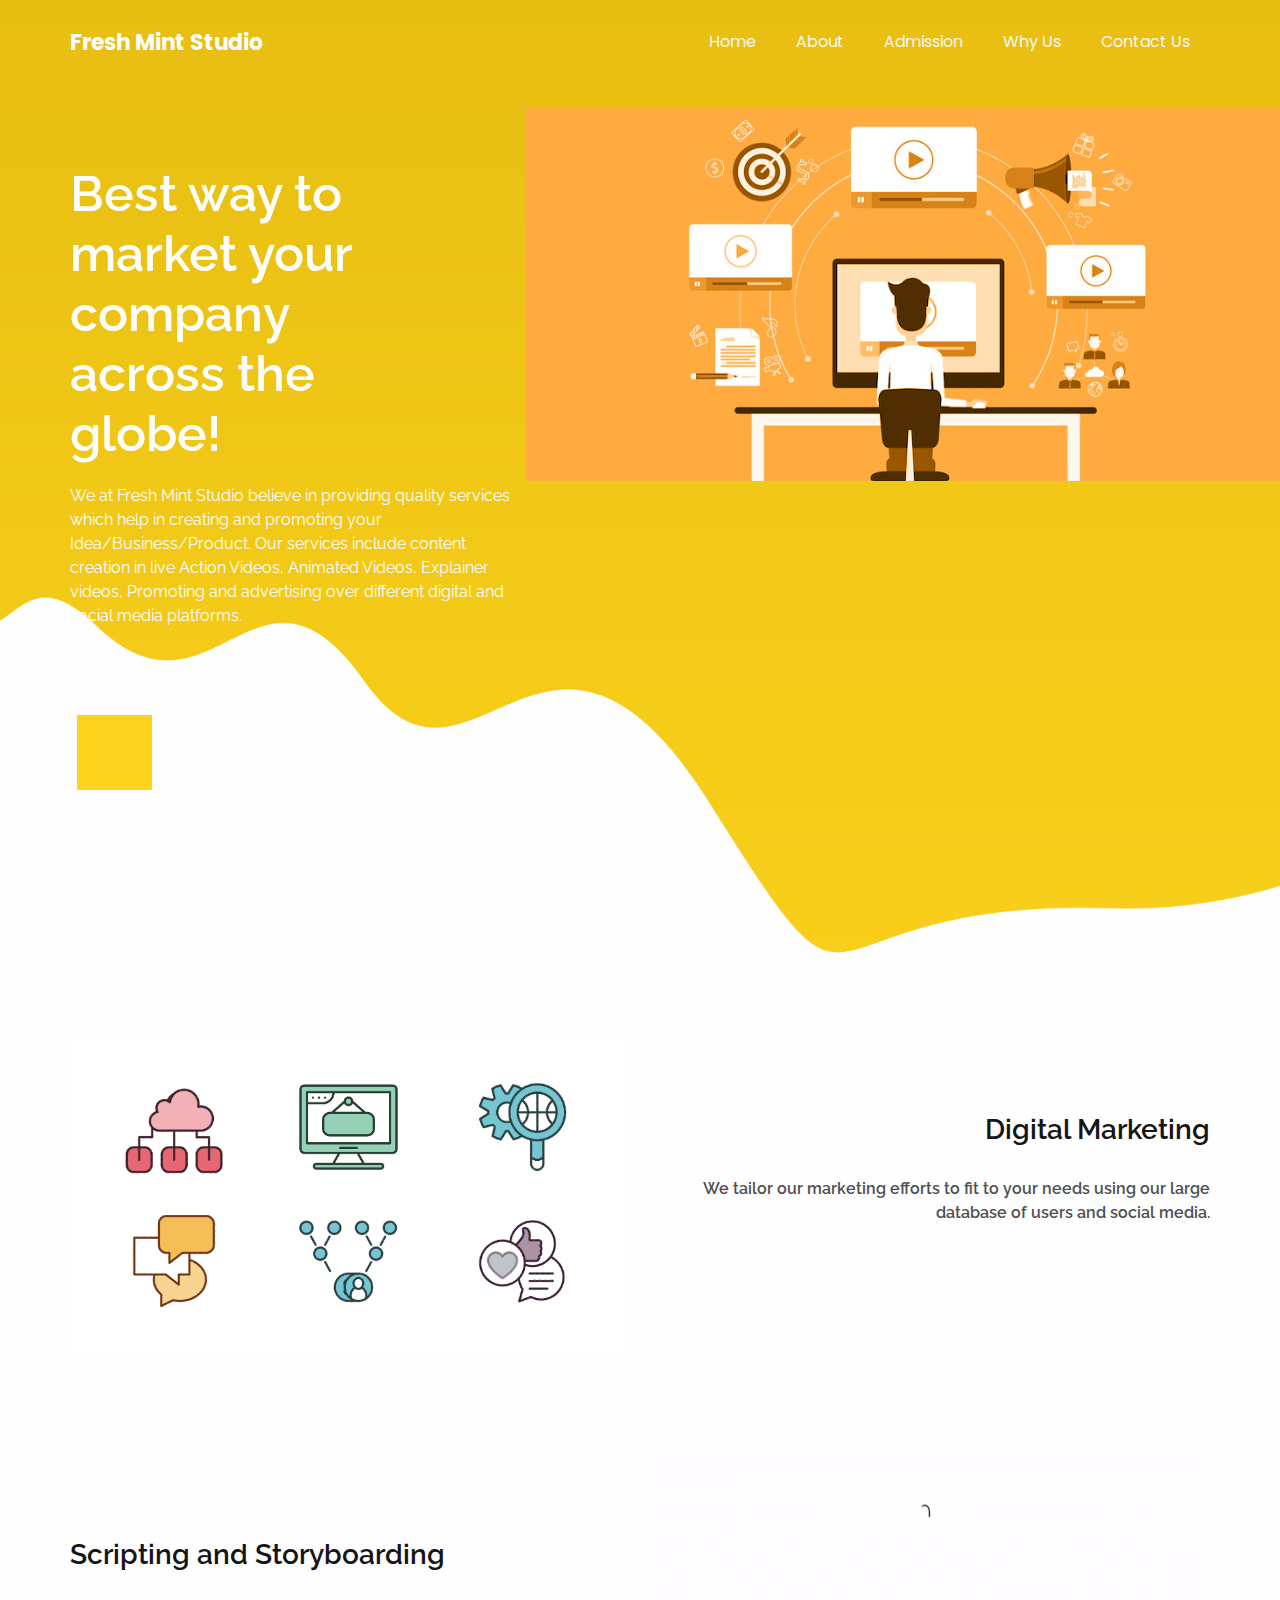
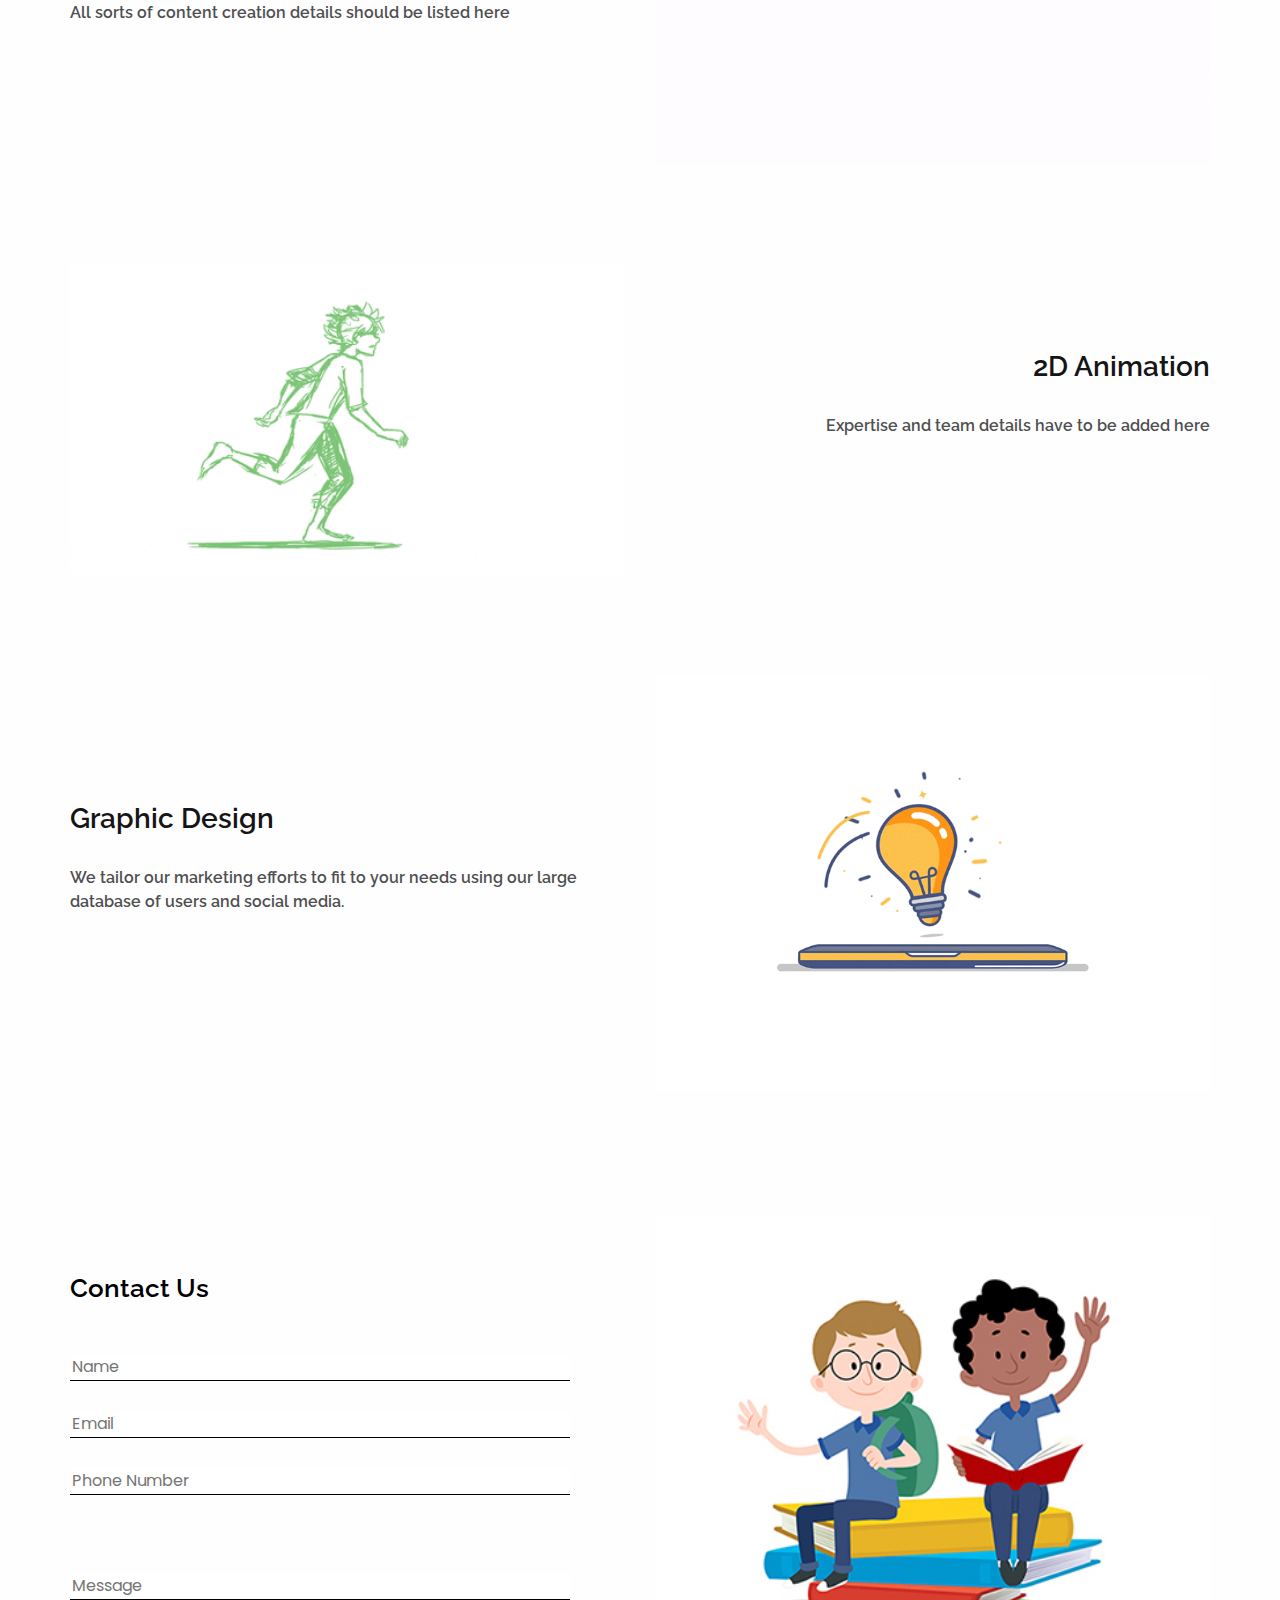
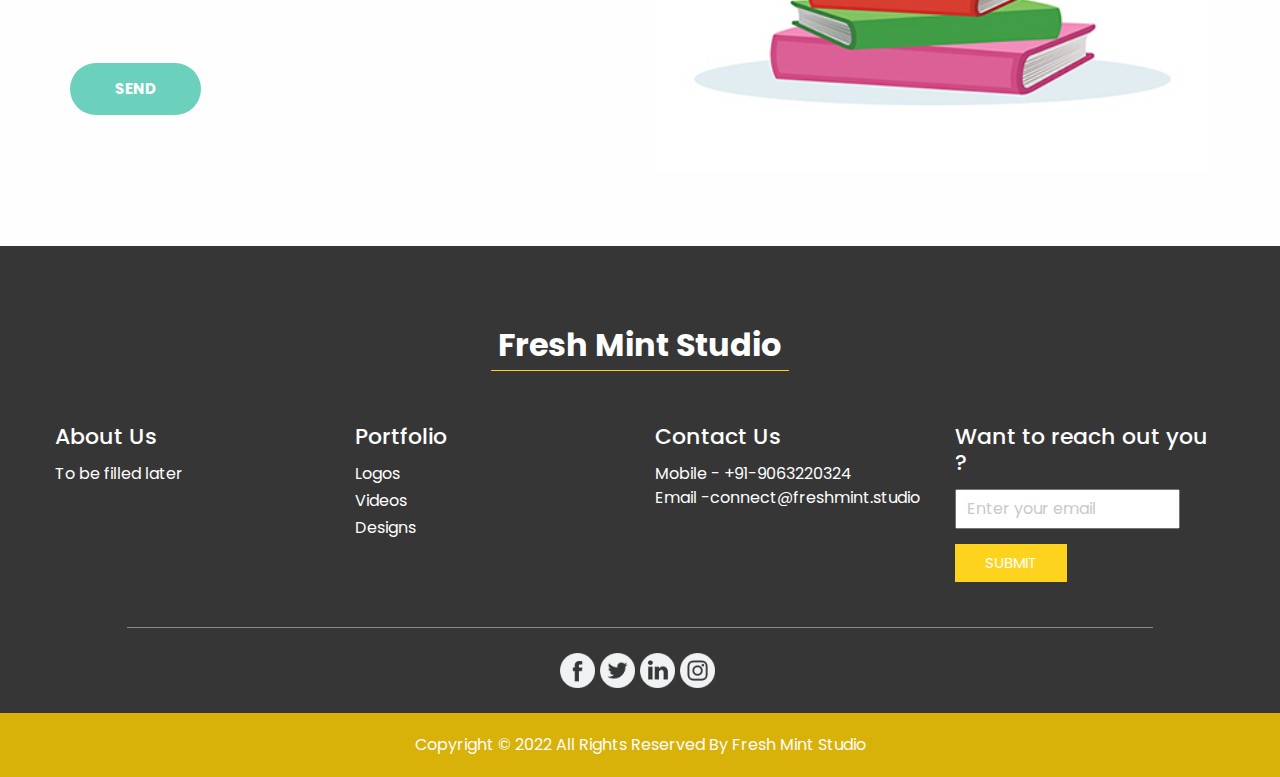
==== commit 2d87f354: "Add files via upload" ====
--- a/index.html
+++ b/index.html
@@ -100,7 +100,7 @@
         </div>
         <div class="hero_img-container">
           <div>
-            <img src="images/hero-2.png" alt="" class="img-fluid">
+            <img src="images/header.jpg" alt="" class="img-fluid">
           </div>
         </div>
       </div>
@@ -116,7 +116,7 @@
         <div class="row">
           <div class="col-md-6">
             <div class="about_img-container">
-              <img src="images/about.png" alt="">
+              <img src="images/digi.gif" alt="">
             </div>
           </div>
           <div class="col-md-6">
@@ -163,7 +163,7 @@
           </div>
           <div class="col-md-6">
             <div class="admission_img-container">
-              <img src="images/admission.png" alt="">
+              <img src="images/storyboard2.gif" alt="">
             </div>
           </div>
         </div>
@@ -180,7 +180,7 @@
         <div class="row">
           <div class="col-md-6">
             <div class="why_img-container">
-              <img src="images/why.png" alt="">
+              <img src="images/story.gif" alt="">
             </div>
           </div>
           <div class="col-md-6">
@@ -226,7 +226,7 @@
           </div>
           <div class="col-md-6">
             <div class="determine_img-container">
-              <img src="images/determine.png" alt="">
+              <img src="images/content.gif" alt="">
             </div>
           </div>
         </div>
@@ -240,7 +240,7 @@
 
 
   <!-- client section -->
-  <section class="client_section layout_padding">
+  <!-- <section class="client_section layout_padding">
     <h2 class="">
       Our Clients
     </h2>
@@ -288,7 +288,7 @@
                         </div>
                       </div>
                     </div>
-              </div>
+              </div> -->
               <!-- <div class="carousel-item">
                   <div class="row">
                       <div class="col-md-3">
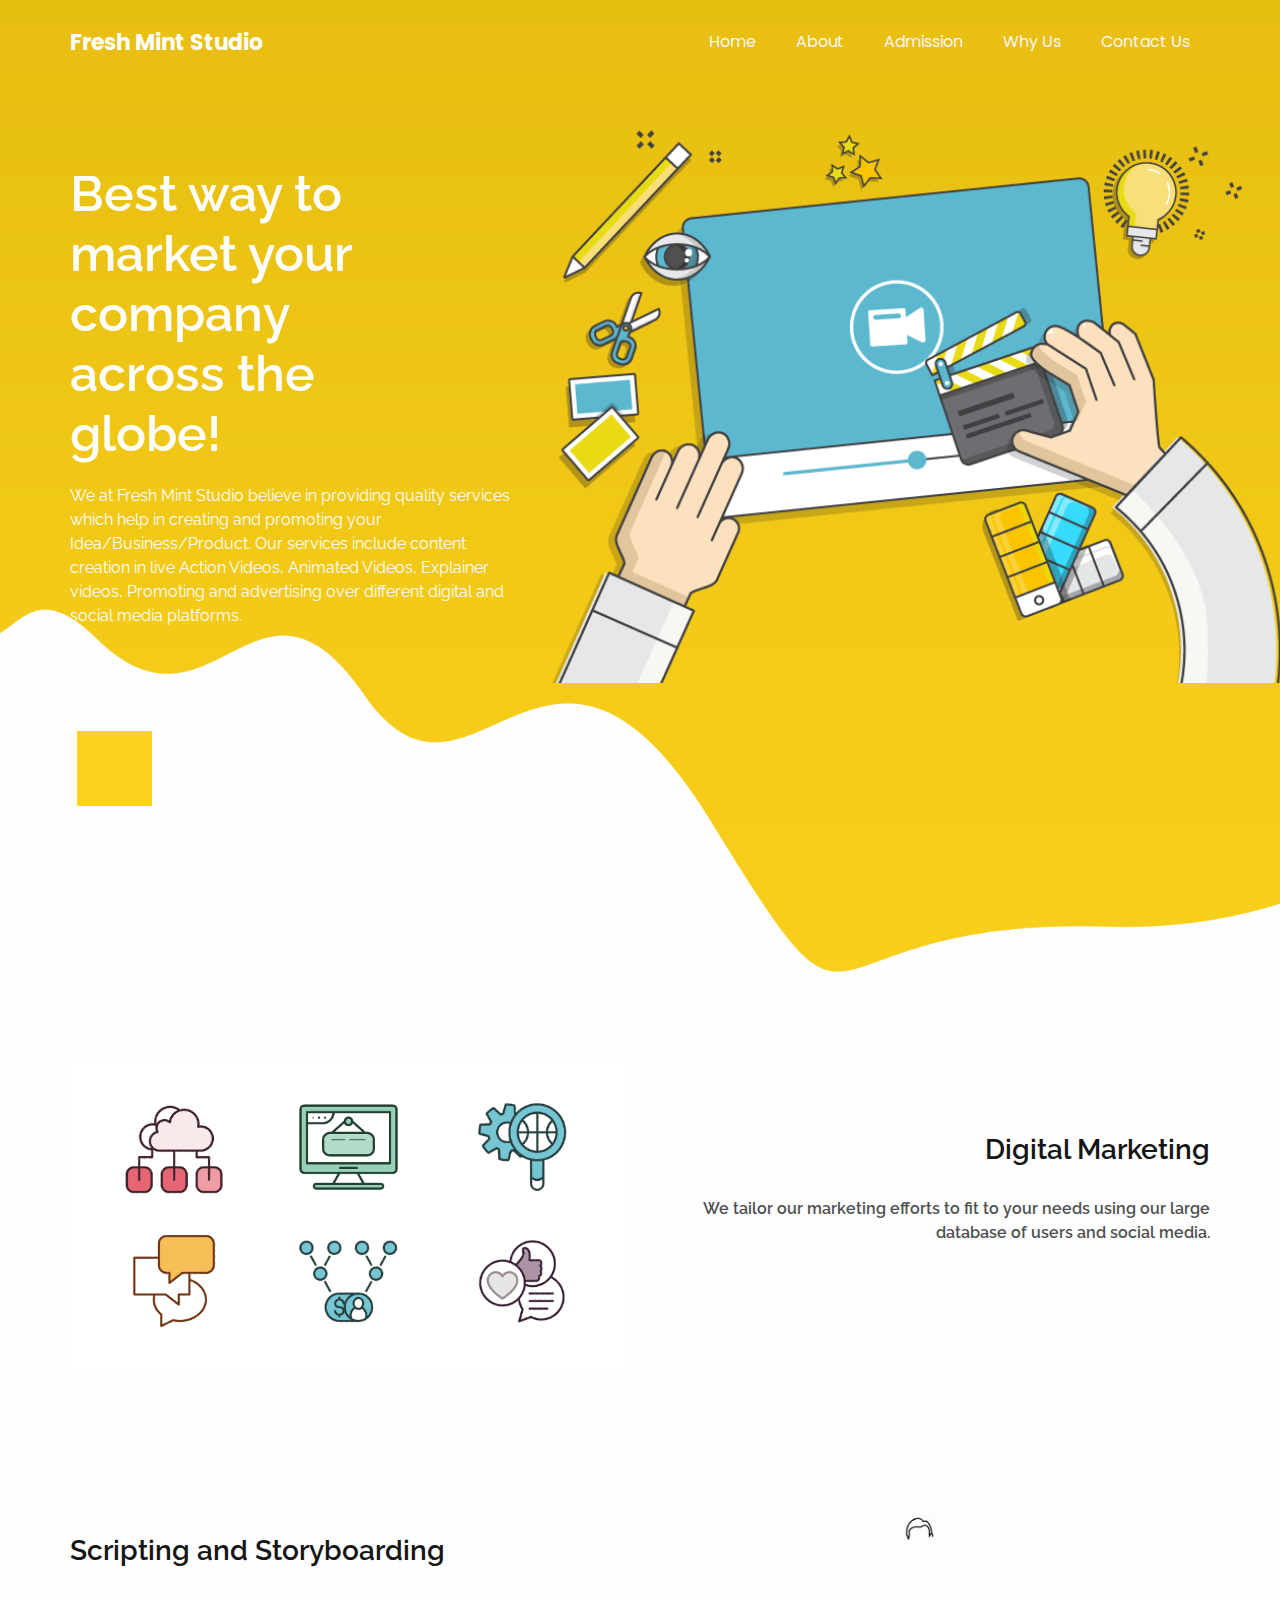
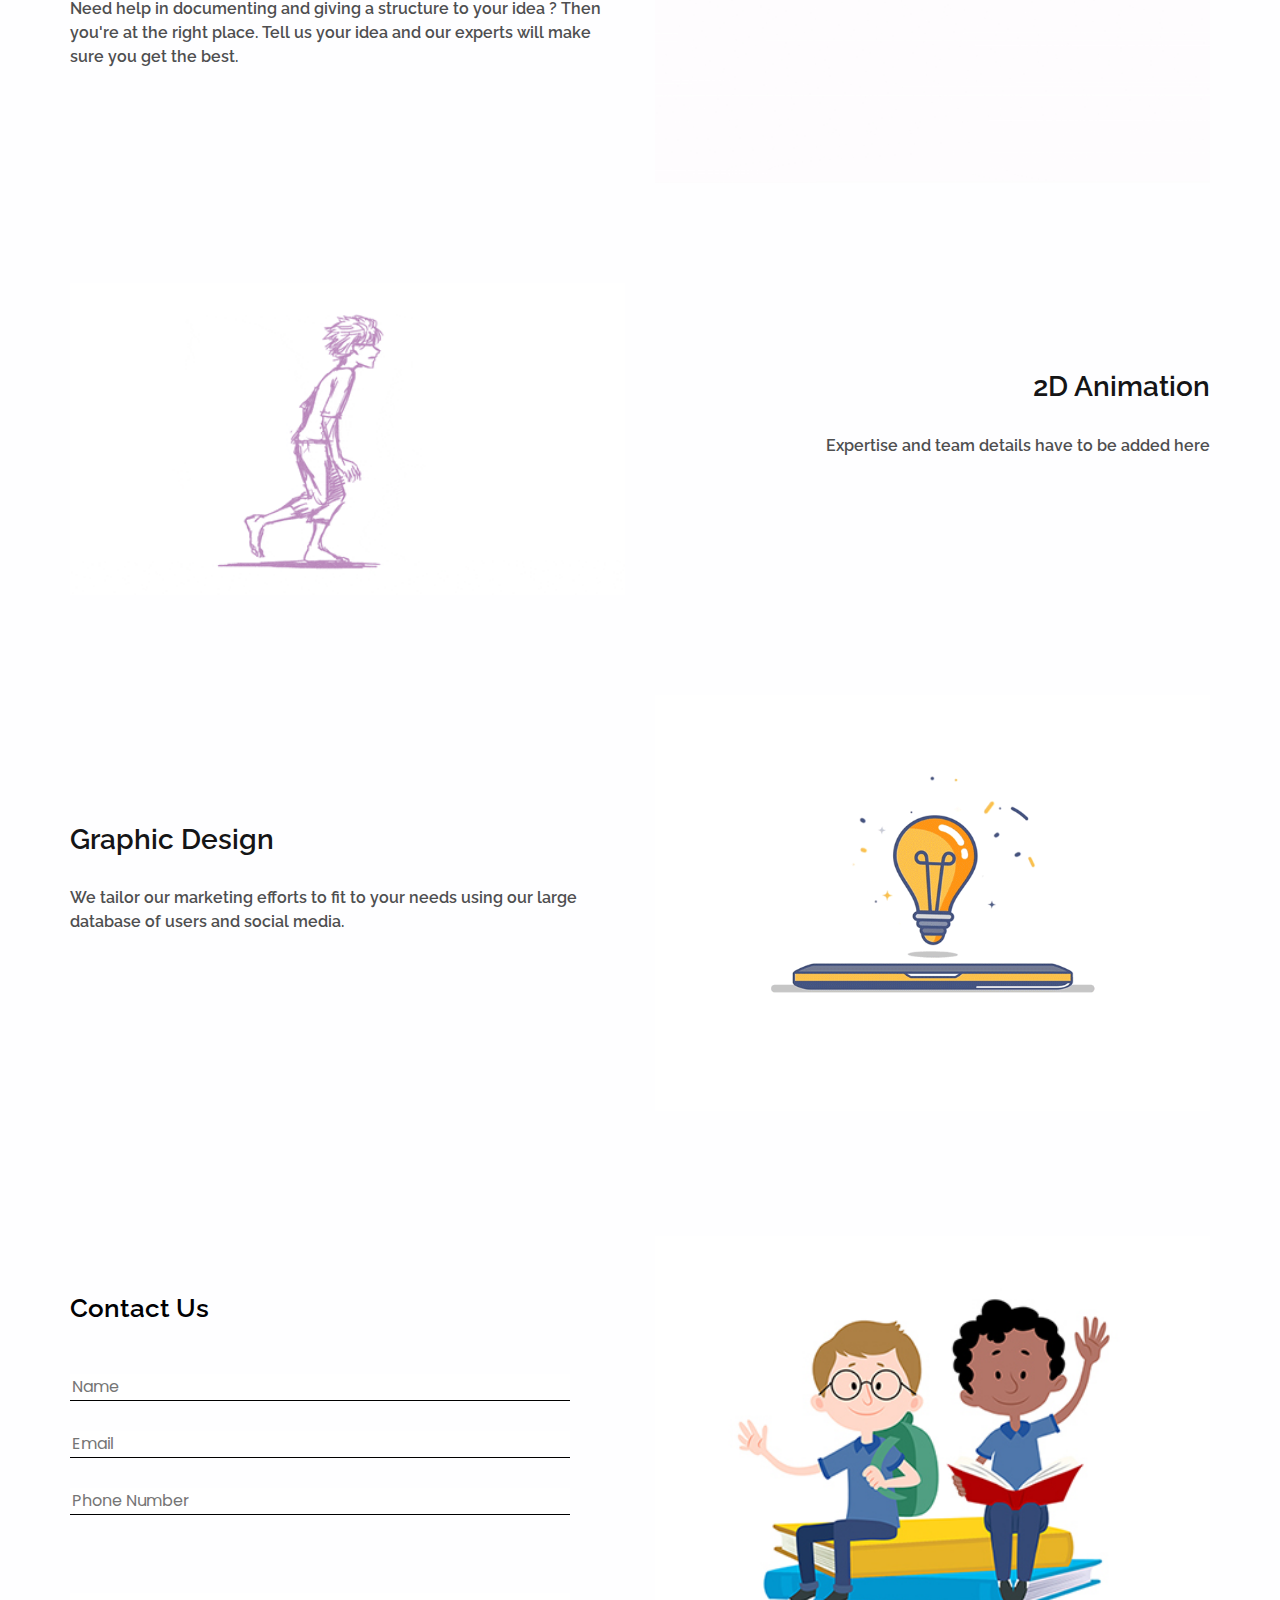
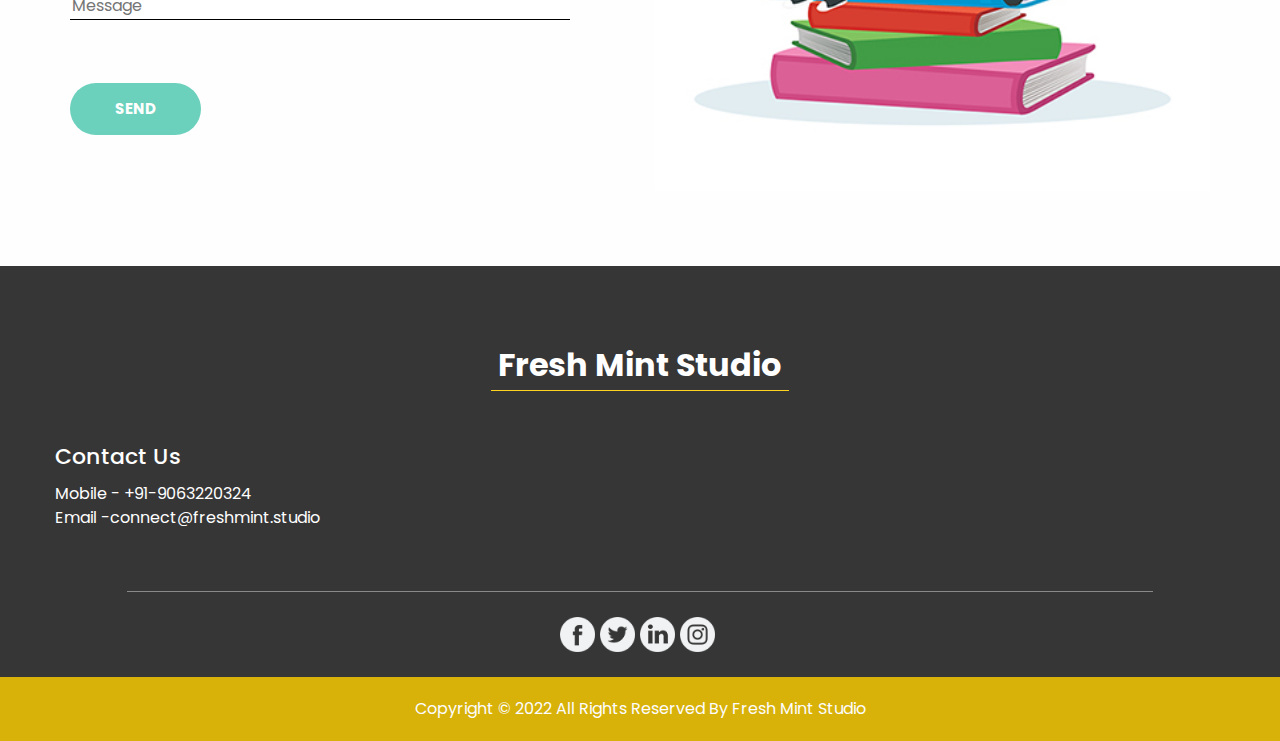
==== commit 466a5eff: "Add files via upload" ====
--- a/index.html
+++ b/index.html
@@ -100,7 +100,7 @@
         </div>
         <div class="hero_img-container">
           <div>
-            <img src="images/header.jpg" alt="" class="img-fluid">
+            <img src="images/header2.png" alt="" class="img-fluid">
           </div>
         </div>
       </div>
@@ -152,7 +152,7 @@
                 Scripting and Storyboarding
               </h3>
               <p>
-              All sorts of content creation details should be listed here 
+                Need help in documenting and giving a structure to your idea ? Then you're at the right place. Tell us your idea and our experts will make sure you get the best.
                          </p>
               <!-- <div class="">
                 <a href="" class="call_to-btn btn_white-border">
@@ -376,15 +376,15 @@
         </div>
           <div class="container layout_padding2">
             <div class="row">
-              <div class="col-md-3">
+              <!-- <div class="col-md-3">
                 <h5>
                     About Us                                                                             
                 </h5>
                <p>
                     To be filled later
               </p>
-              </div>
-              <div class="col-md-3">
+              </div> -->
+              <!-- <div class="col-md-3">
                 <h5>
                     Portfolio
                 </h5>
@@ -405,7 +405,7 @@
                     </a>
                   </li>
                 </ul>
-              </div>
+              </div> -->
               <div class="col-md-3">
                 <h5>
                     Contact Us
@@ -417,7 +417,7 @@
               </div>
               <div class="col-md-3">
            
-                <div class="subscribe_container">
+                <!-- <div class="subscribe_container">
                   <h5>
                       Want to reach out you ? 
                   </h5>
@@ -429,7 +429,7 @@
                       </button>
                     </form>
                   </div>
-                </div>
+                </div> -->
                 
               </div>
             </div>
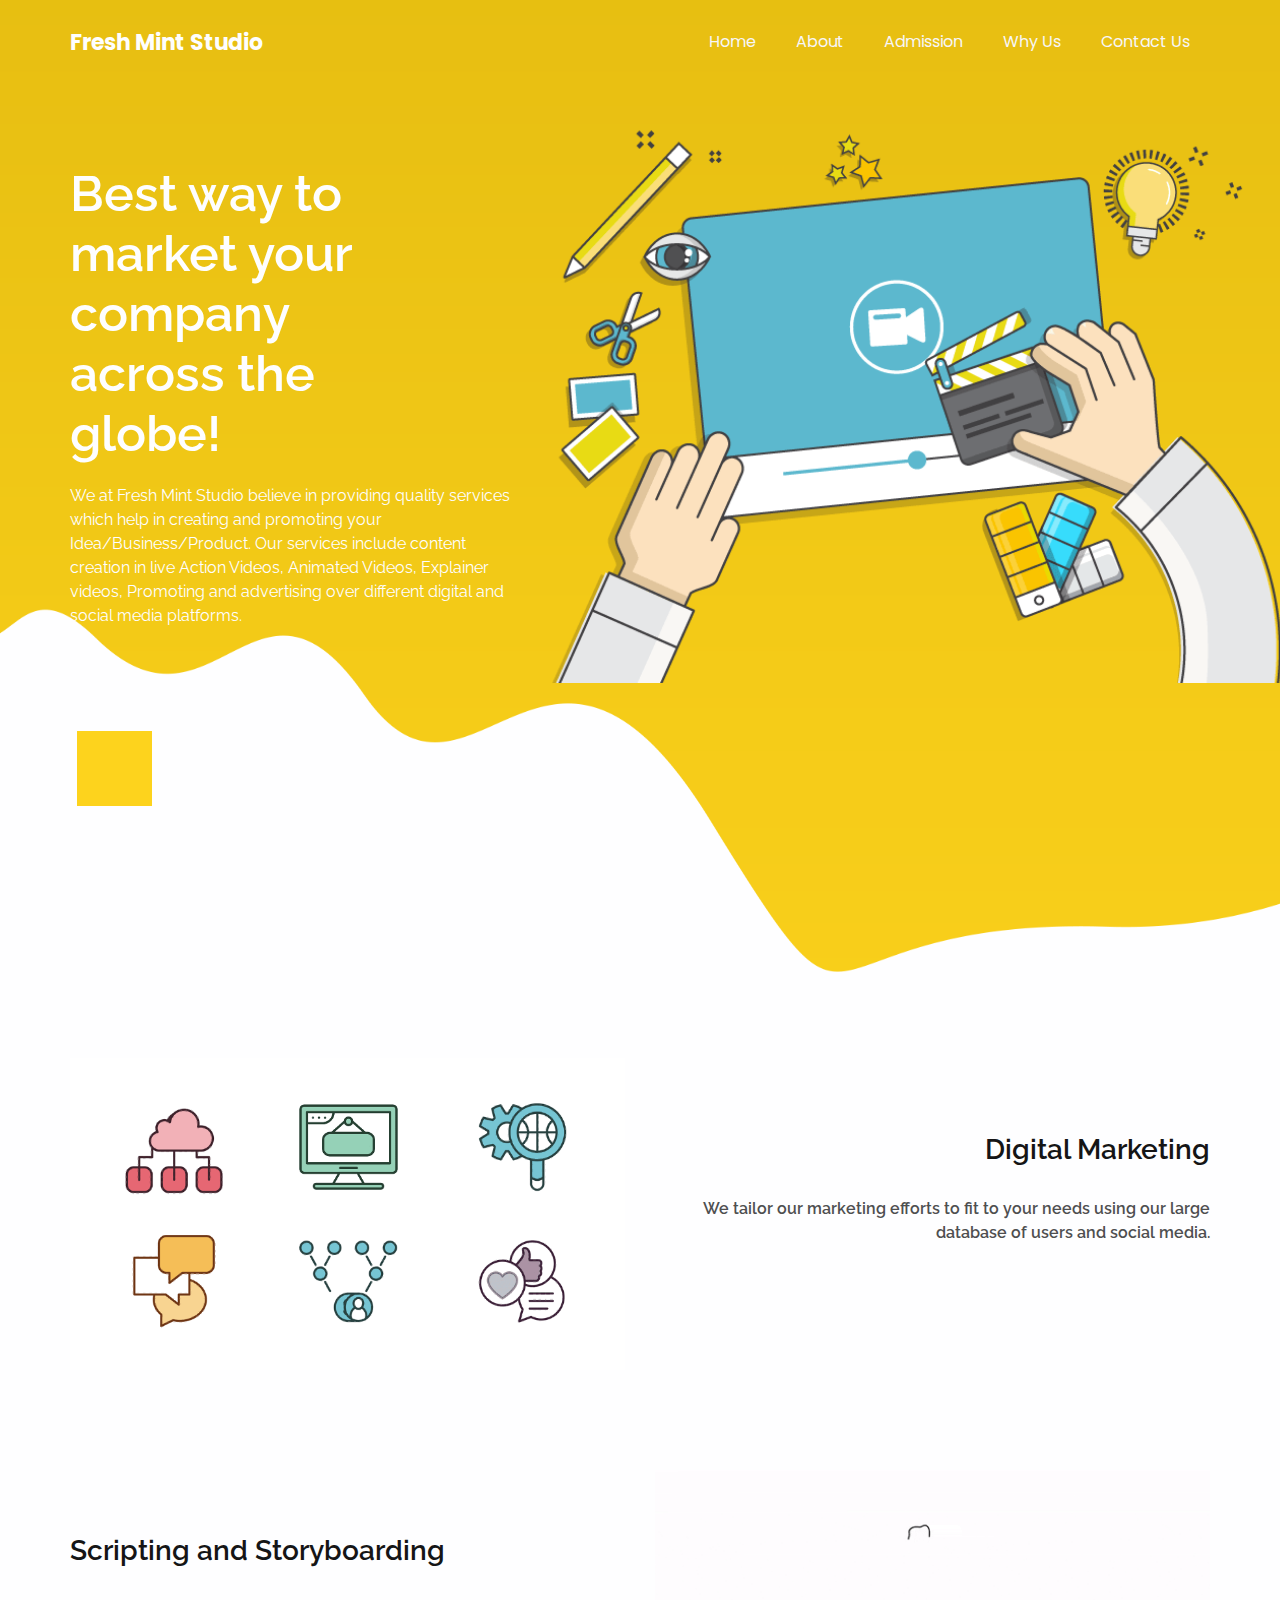
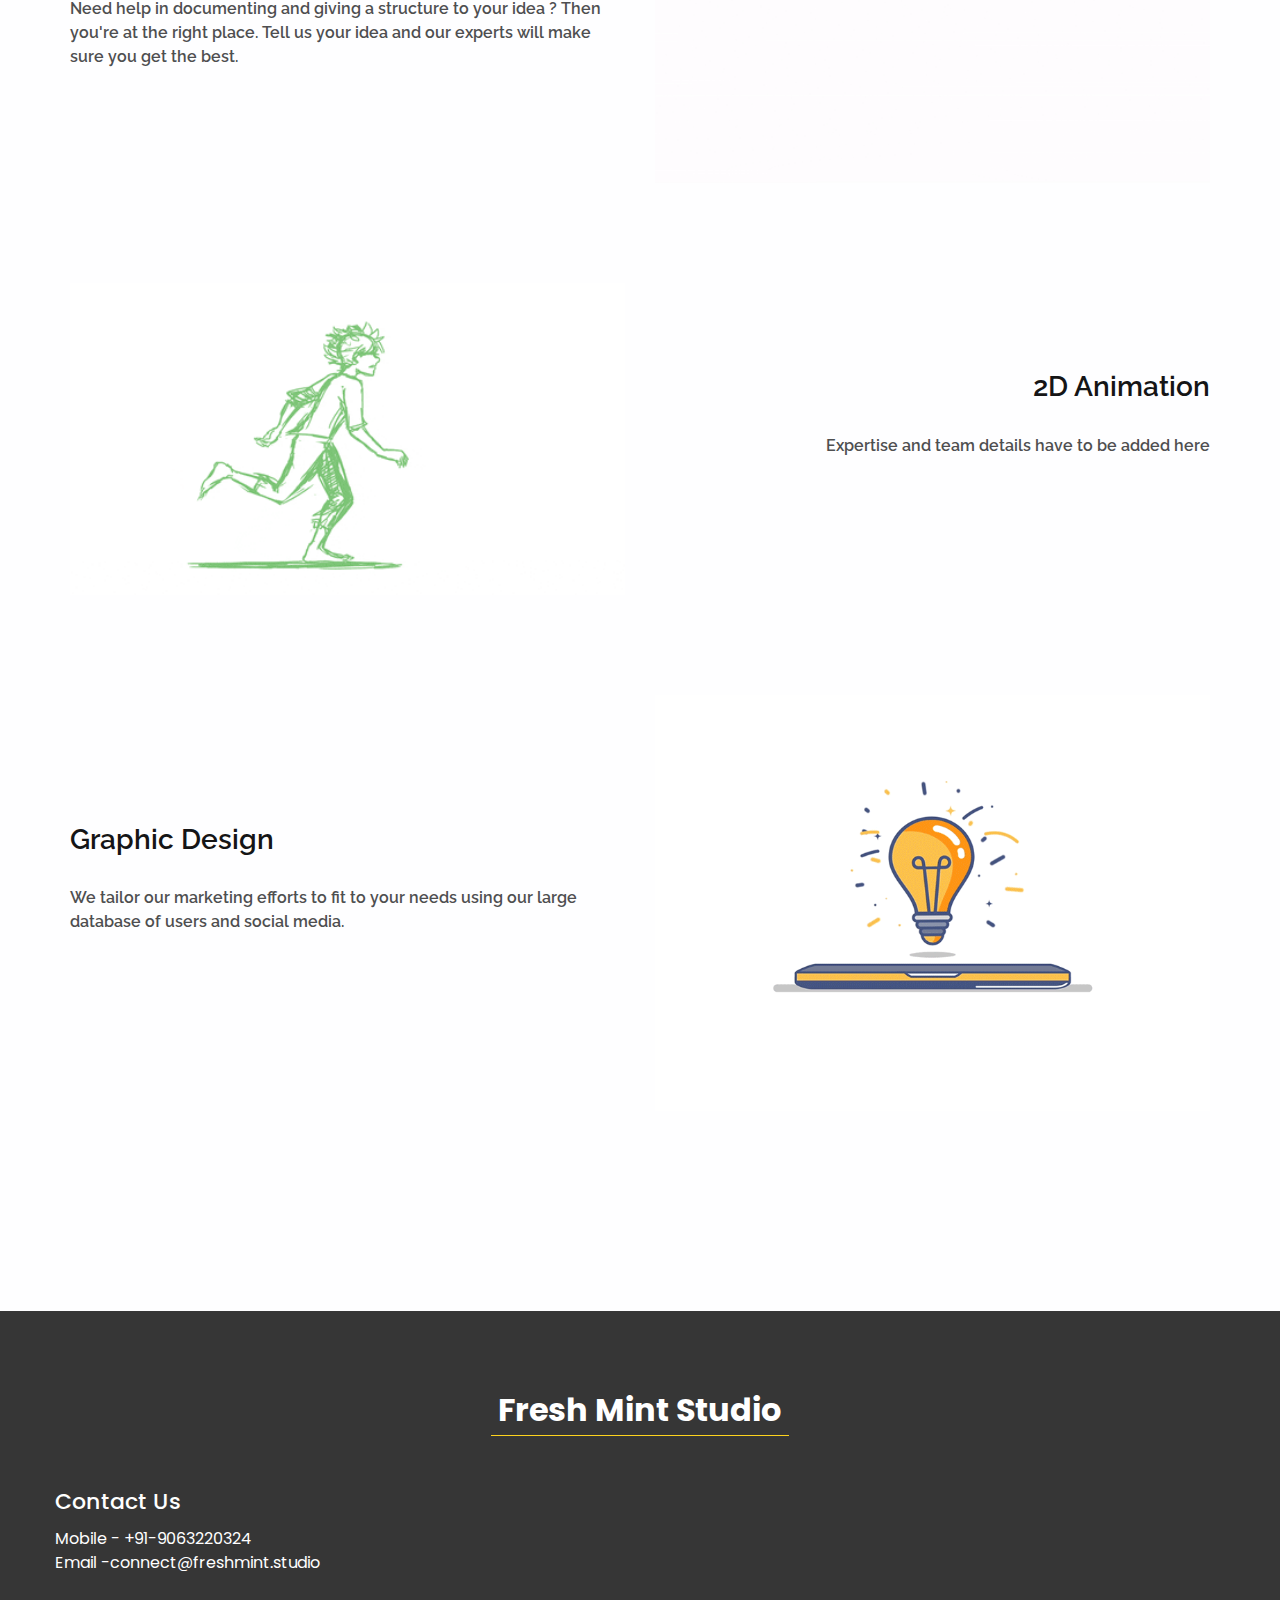
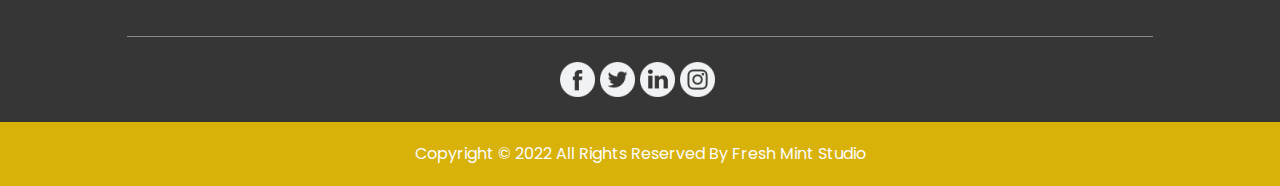
==== commit 27d14b29: "Add files via upload" ====
--- a/index.html
+++ b/index.html
@@ -326,7 +326,7 @@
 
         <div class="container">
          
-          <div class="row">
+          <!-- <div class="row">
             <div class="col-md-6">
               <div class="d-flex justify-content-center d-md-block">
                 <h2>
@@ -358,11 +358,11 @@
                 </div>
     
               </form>
-            </div>
+            </div> -->
             <div class="col-md-6">
-              <div class="contact_img-box">
+              <!-- <div class="contact_img-box">
                 <img src="images/students.jpg" alt="">
-              </div>
+              </div> -->
             </div>
           </div>
         </div>
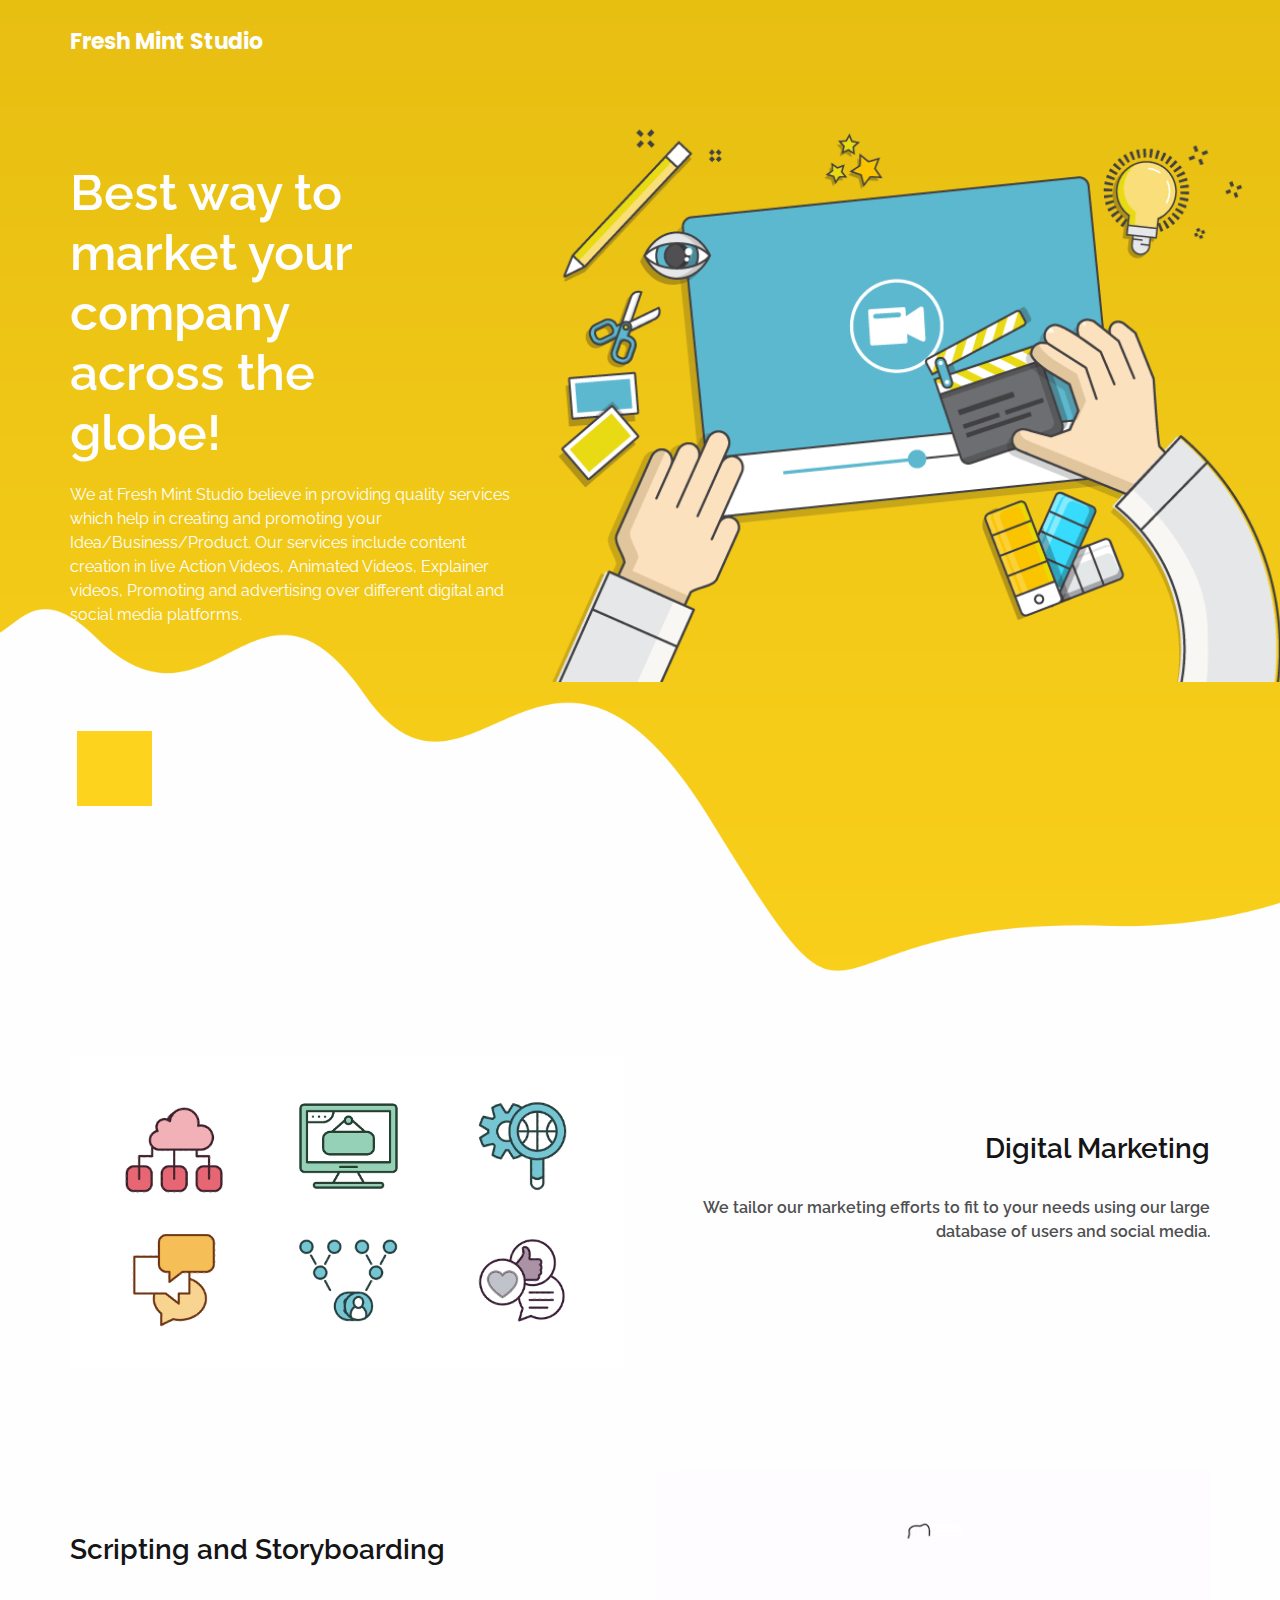
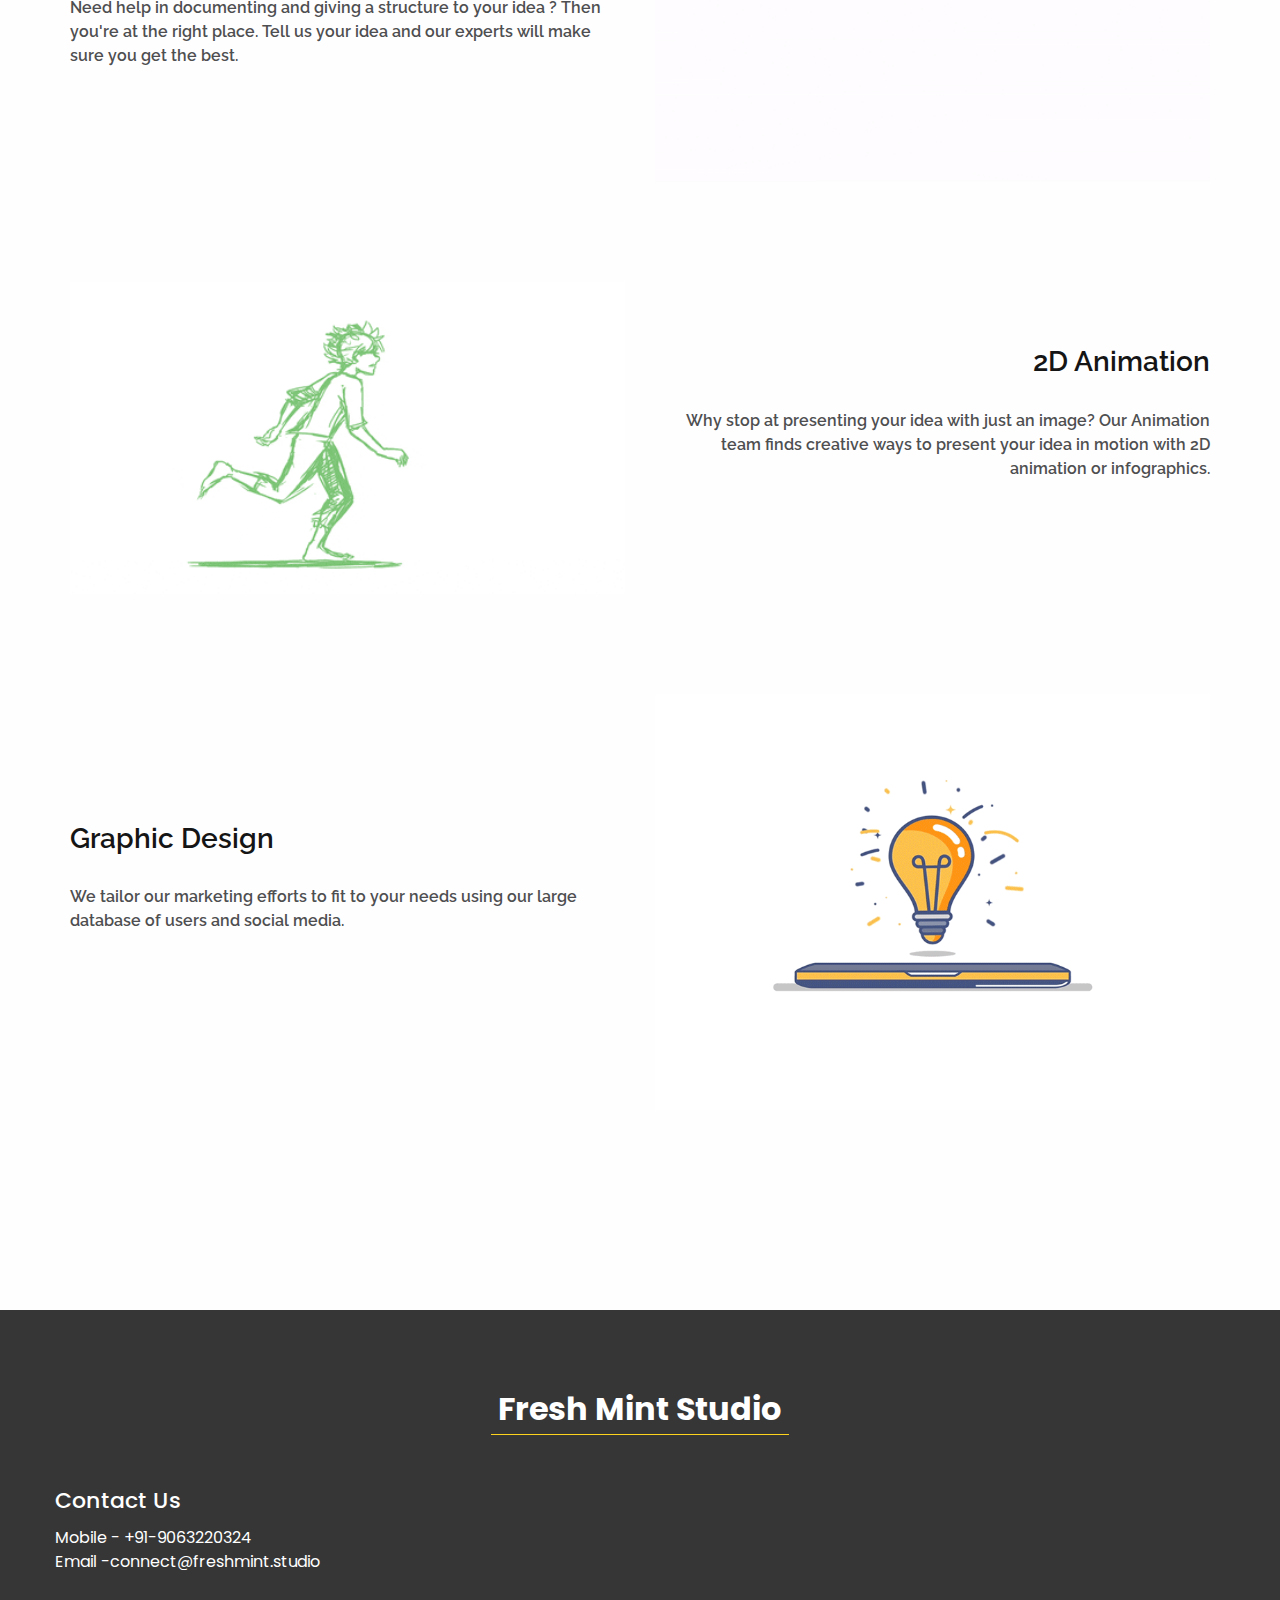
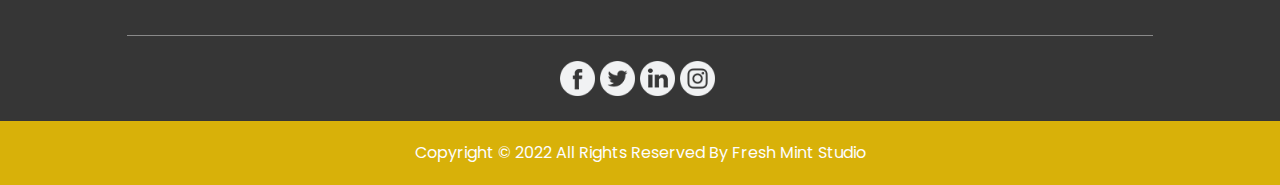
==== commit 58c79bf2: "Add files via upload" ====
--- a/index.html
+++ b/index.html
@@ -51,7 +51,7 @@
           </button>
 
           <div class="collapse navbar-collapse" id="navbarSupportedContent">
-            <div class="d-flex ml-auto flex-column flex-lg-row align-items-center">
+            <!-- <div class="d-flex ml-auto flex-column flex-lg-row align-items-center">
               <ul class="navbar-nav  ">
                 <li class="nav-item active">
                   <a class="nav-link" href="index.html"> Home <span class="sr-only">(current)</span></a>
@@ -73,7 +73,7 @@
                 </li>
 
               </ul>
-            </div>
+            </div> -->
         </nav>
       </div>
     </header>
@@ -189,7 +189,7 @@
                 2D Animation
               </h3>
               <p>
-              Expertise and team details have to be added here 
+                Why stop at presenting your idea with just an image? Our Animation team finds creative ways to present your idea in motion with 2D animation or infographics.
               </p>
               <!-- <div class="">
                 <a href="" class="call_to-btn btn_white-border">
@@ -438,17 +438,17 @@
               <div class="social_container">
                  
                   <div class="social-box">
-                    <a href="">
+                    <a href="www.facebook.com">
                       <img src="images/fb.png" alt="">
                     </a>
       
-                    <a href="">
+                    <a href="www.twitter.com">
                       <img src="images/twitter.png" alt="">
                     </a>
-                    <a href="">
+                    <a href="www.linkedin.com">
                       <img src="images/linkedin.png" alt="">
                     </a>
-                    <a href="">
+                    <a href="https://www.instagram.com/thefreshmintstudio/">
                       <img src="images/instagram.png" alt="">
                     </a>
                   </div>
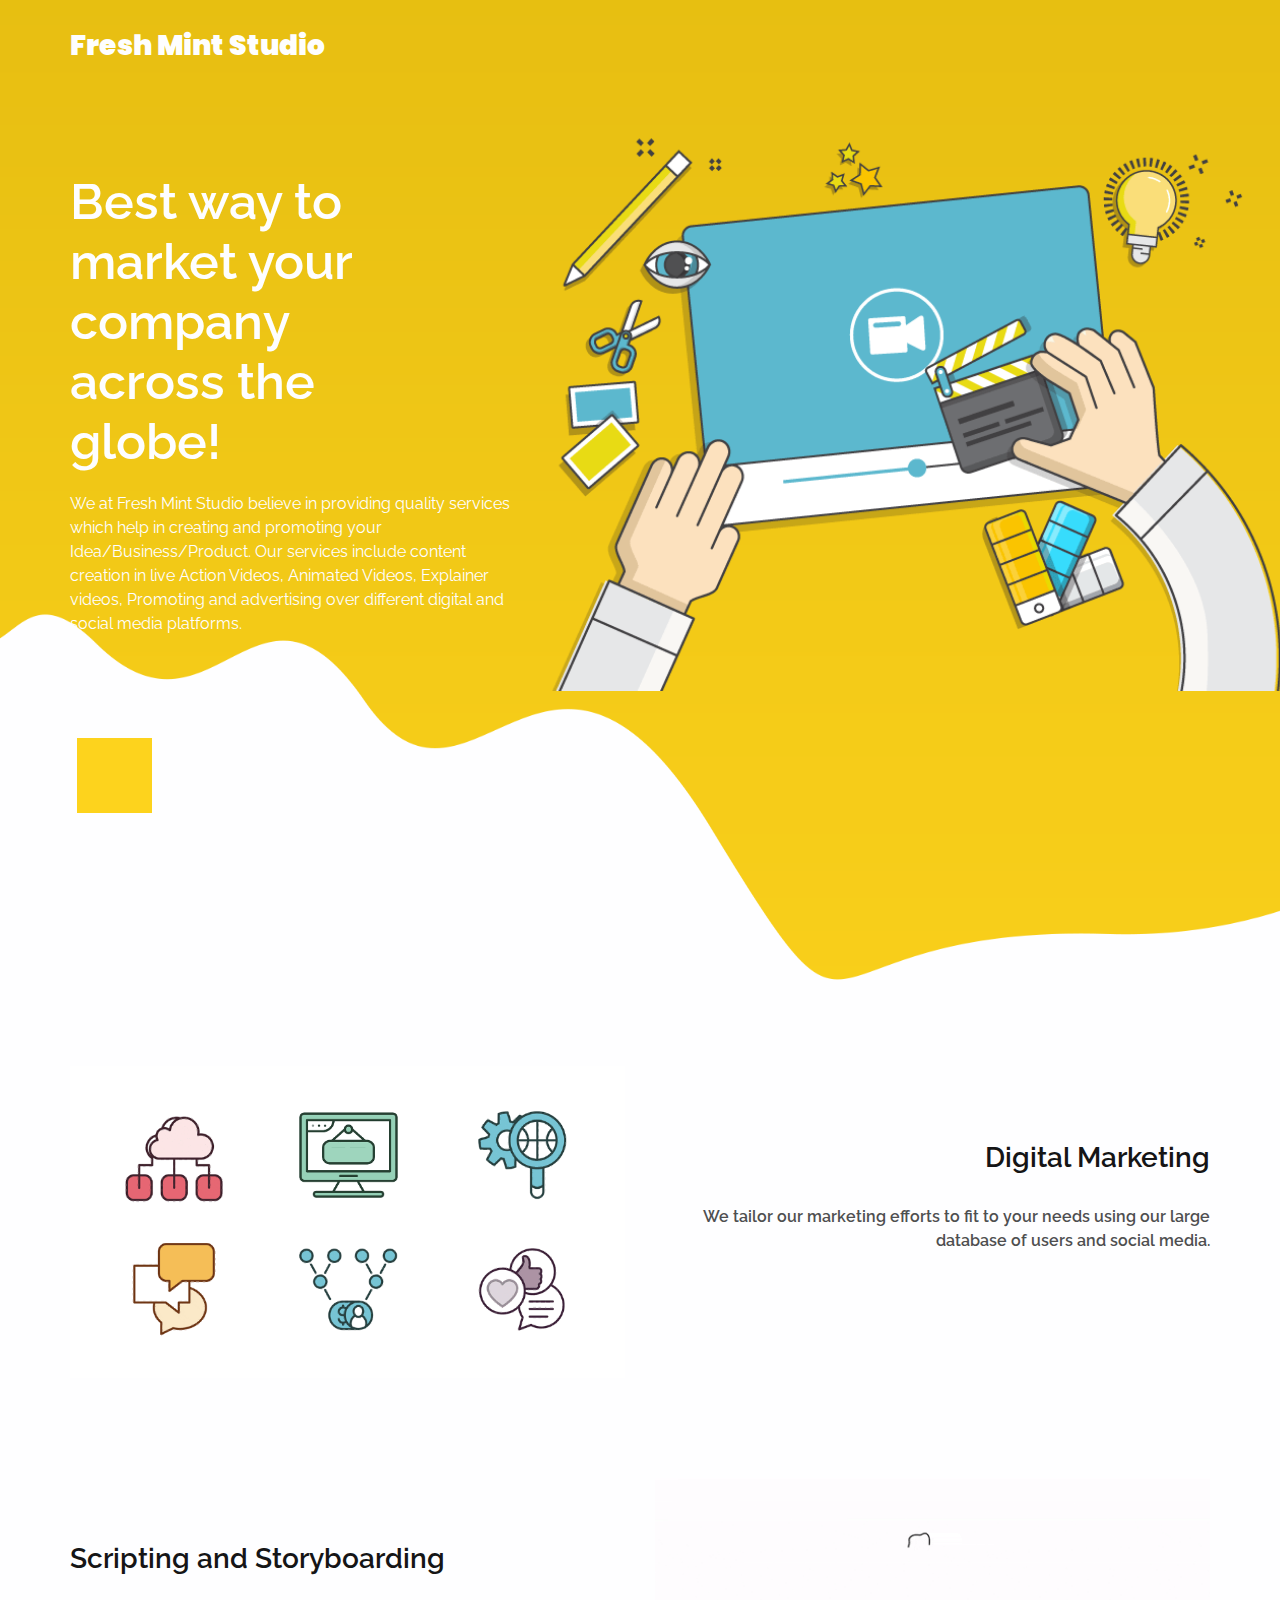
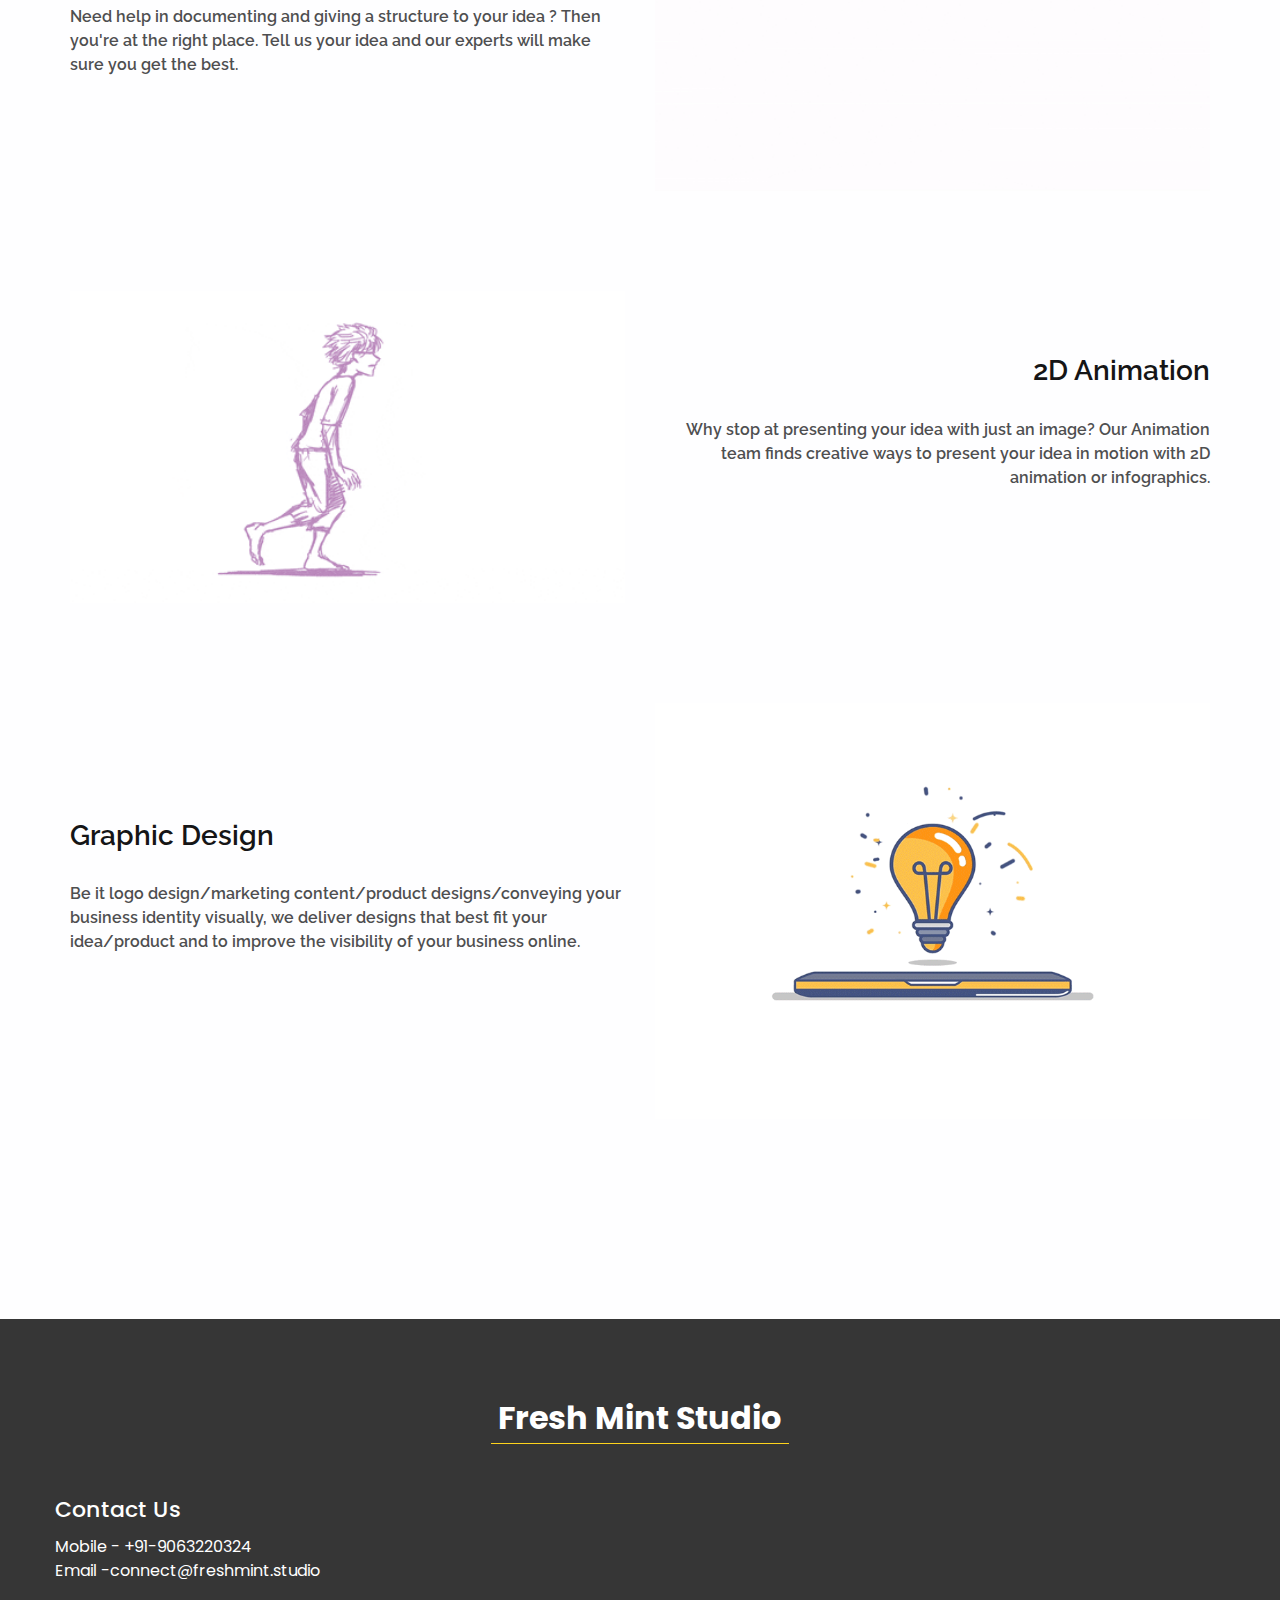
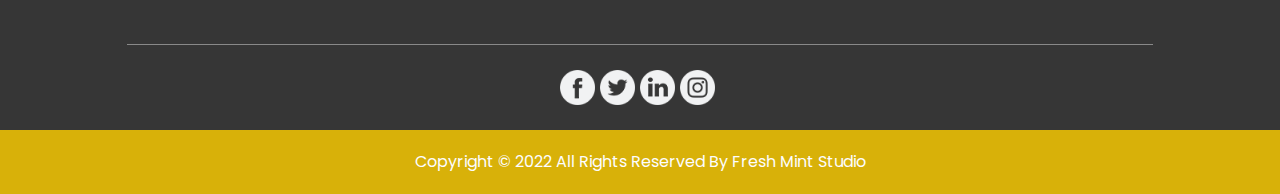
==== commit e8b48624: "updating graphic design content" ====
--- a/index.html
+++ b/index.html
@@ -215,8 +215,7 @@
                 Graphic Design
               </h3>
               <p>
-               We tailor our marketing efforts to fit to your needs using our large database of users and social media.
-              </p>
+              Be it logo design/marketing content/product designs/conveying your business identity visually, we deliver designs that best fit your idea/product and to improve the visibility of your business online.              </p>
               <!-- <div class="">
                 <a href="" class="call_to-btn btn_white-border">
                   Read More
@@ -471,4 +470,4 @@
  
 </body>
 
-</html>+</html>
--- a/css/style.css
+++ b/css/style.css
@@ -158,8 +158,8 @@
 }
 
 .navbar-brand span {
-  font-size: 22px;
-  font-weight: 700;
+  font-size: 28px;
+  font-weight: 900;
   color: #fefefe;
 }
 
